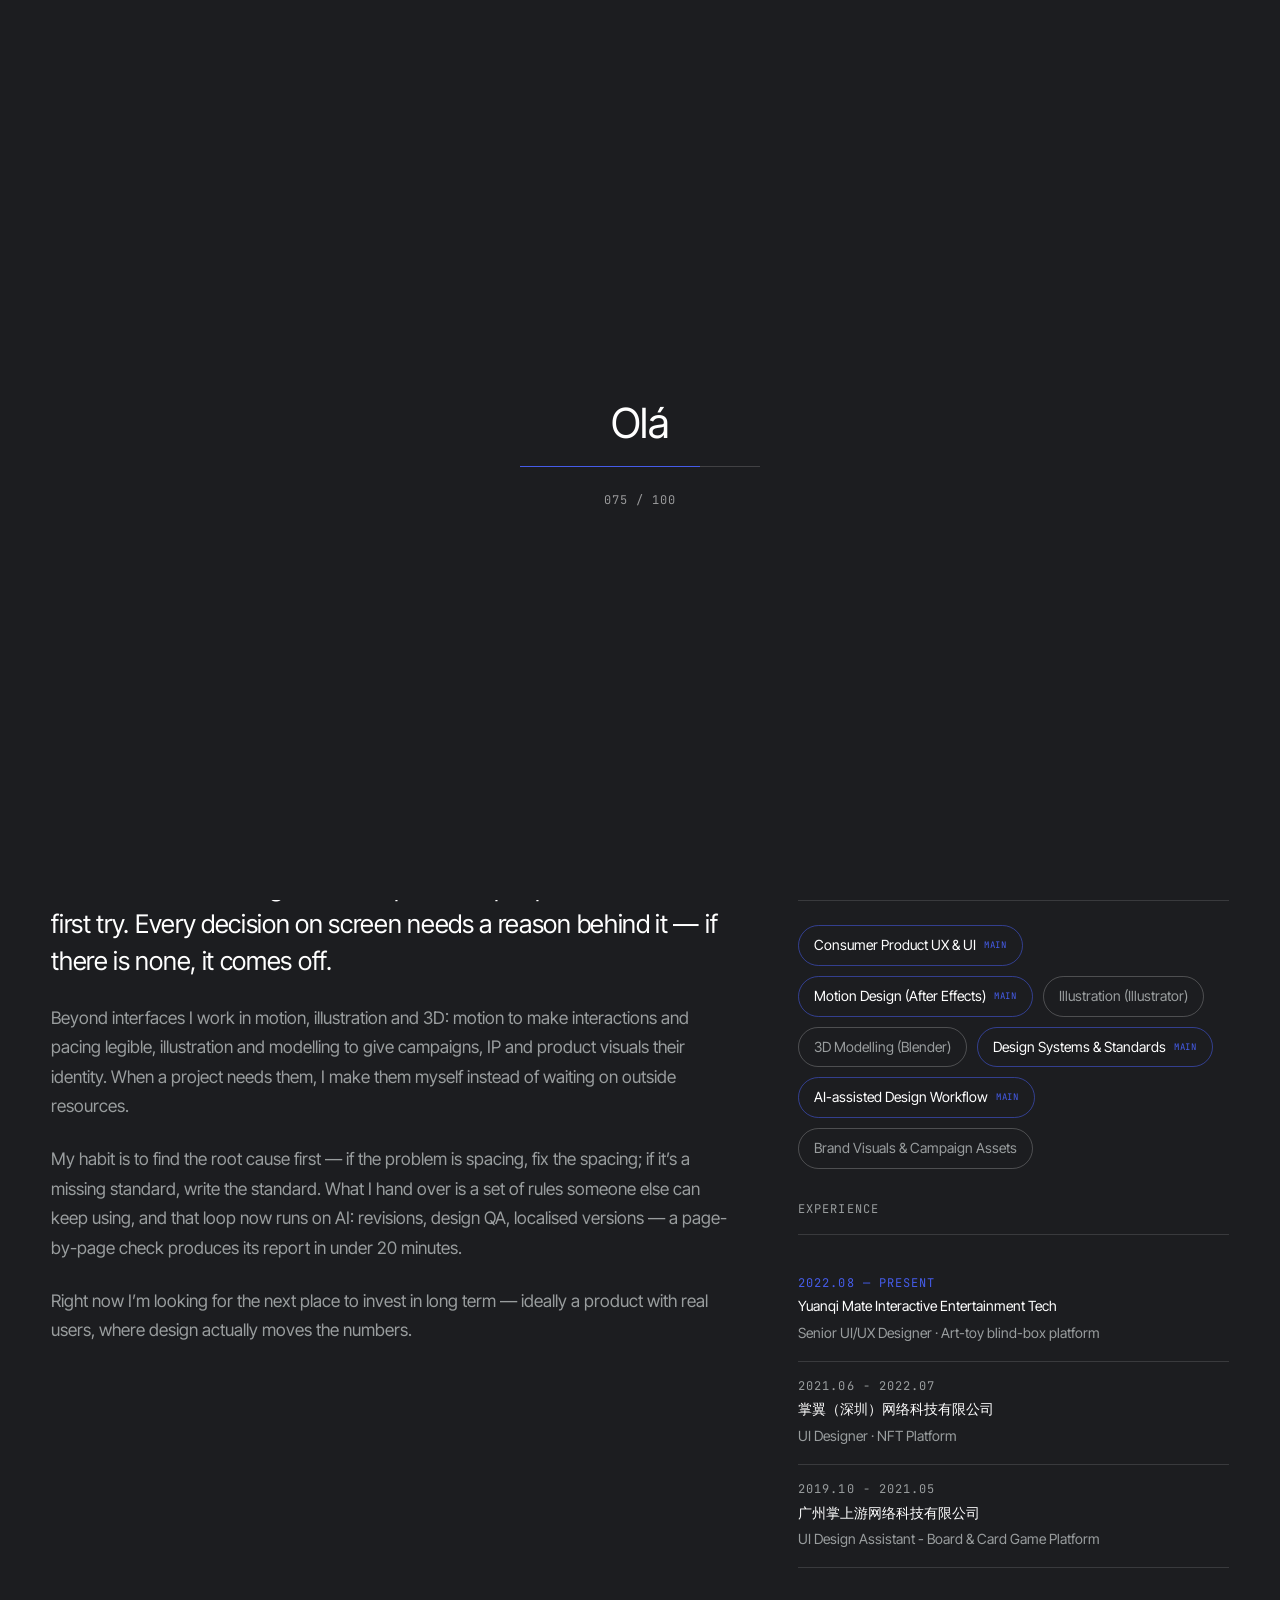
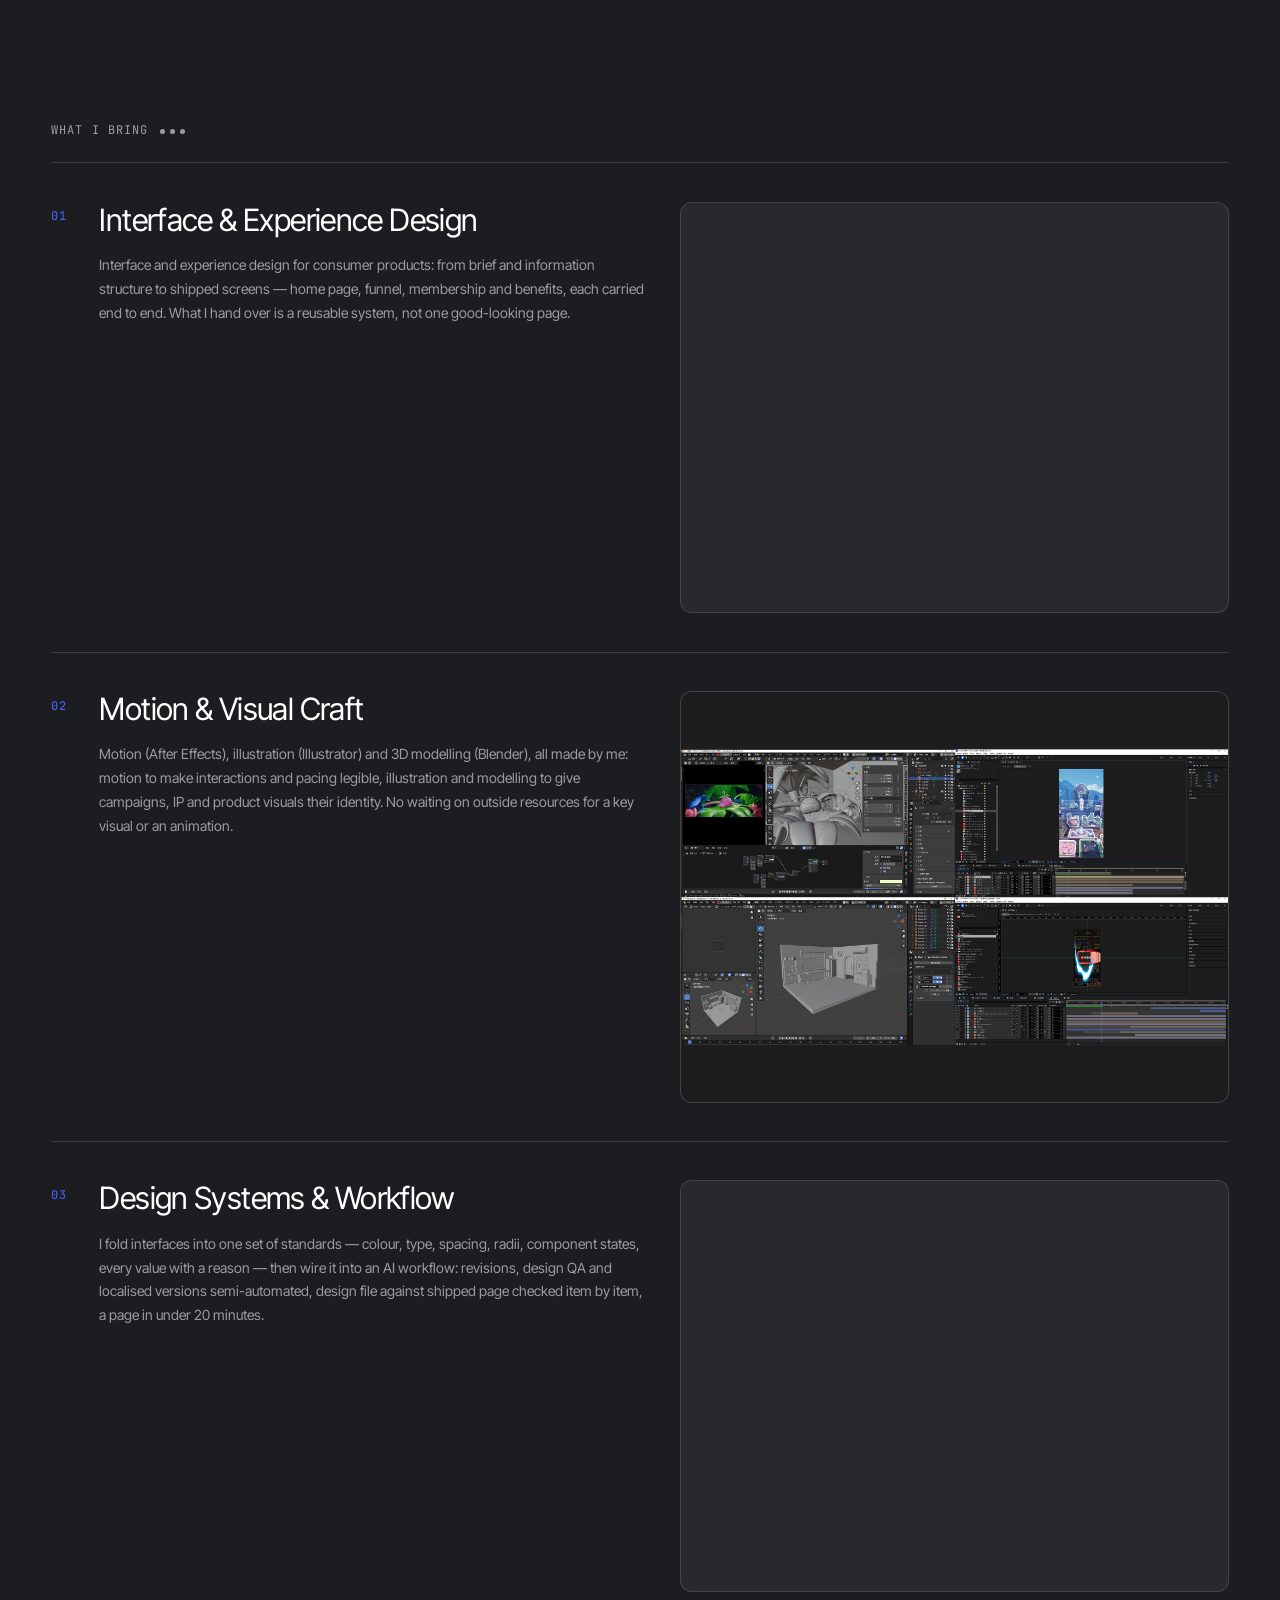
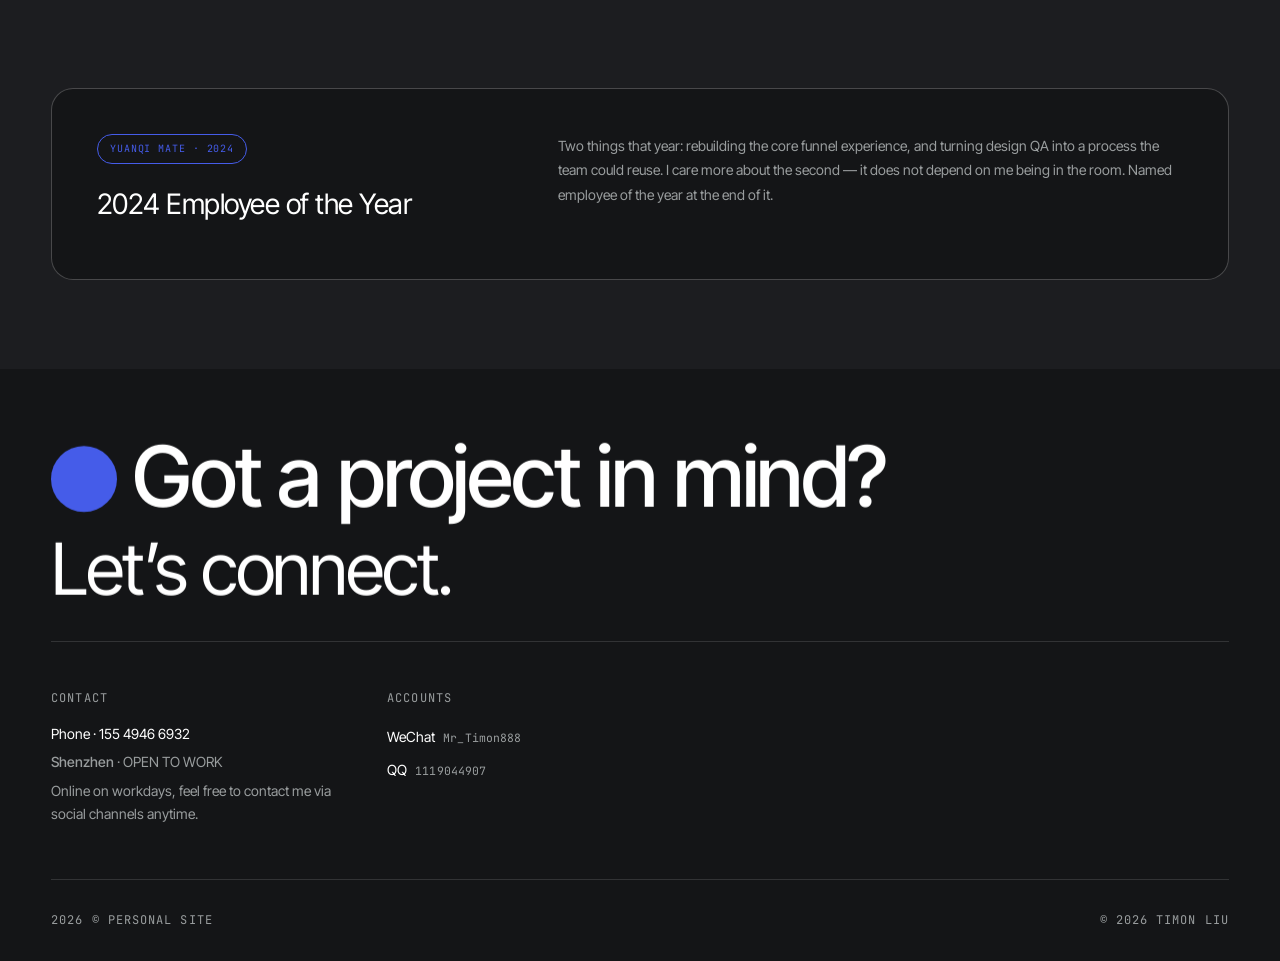
==== about.html @ 92a555c4 "portfolio-site static build for GitHub Pages" ====
<!DOCTYPE html>
<html lang="en" class="no-js is-loading" data-cp-lang="en" data-opt-loader="on" data-opt-cursor="on" data-opt-smooth="on" data-opt-transition="on" data-opt-motion="on" data-page="about.html">
<head>
<meta charset="UTF-8">
<meta name="viewport" content="width=device-width, initial-scale=1, viewport-fit=cover">
<title>关于 · Timon Liu — UI/UX Designer</title>
<meta name="description" content="Timon Liu is a senior UI/UX designer based in Shenzhen with 5+ years of consumer product design experience, embedding AI deeply into the design delivery workflow.">
<meta name="keywords" content="UI design,UX design,portfolio,product designer,Shenzhen,blind-box e-commerce,design system">
<meta name="author" content="Timon Liu">
<meta name="theme-color" content="#1C1D20">
<link rel="canonical" href="https://timon-designer.github.io/portfolio-site/about.html">

<!-- 分享卡片 -->
<meta property="og:type" content="website">
<meta property="og:title" content="关于 · Timon Liu — UI/UX Designer">
<meta property="og:description" content="Timon Liu is a senior UI/UX designer based in Shenzhen with 5+ years of consumer product design experience, embedding AI deeply into the design delivery workflow.">
<meta property="og:image" content="https://timon-designer.github.io/portfolio-site/">
<meta name="twitter:card" content="summary_large_image">
<meta name="twitter:title" content="关于 · Timon Liu — UI/UX Designer">
<meta name="twitter:description" content="Timon Liu is a senior UI/UX designer based in Shenzhen with 5+ years of consumer product design experience, embedding AI deeply into the design delivery workflow.">

<link rel="icon" href="data:image/svg+xml,%3Csvg xmlns='http://www.w3.org/2000/svg' viewBox='0 0 32 32'%3E%3Crect width='32' height='32' rx='8' fill='%231C1D20'/%3E%3Ctext x='16' y='23' font-family='Helvetica,Arial,sans-serif' font-size='19' font-weight='600' fill='%23455CE9' text-anchor='middle'%3ET%3C/text%3E%3C/svg%3E">
<link rel="apple-touch-icon" href="data:image/svg+xml,%3Csvg xmlns='http://www.w3.org/2000/svg' viewBox='0 0 32 32'%3E%3Crect width='32' height='32' rx='8' fill='%231C1D20'/%3E%3Ctext x='16' y='23' font-family='Helvetica,Arial,sans-serif' font-size='19' font-weight='600' fill='%23455CE9' text-anchor='middle'%3ET%3C/text%3E%3C/svg%3E">

<script>(function(){var d=document.documentElement;d.classList.remove('no-js');try{if(sessionStorage.getItem('__wipe')==='1'){d.classList.add('is-wiping');sessionStorage.removeItem('__wipe');}if(sessionStorage.getItem('__seen')==='1'){d.classList.add('is-seen');}if(localStorage.getItem('__lang')==='zh'){d.setAttribute('data-cp-lang','zh');d.setAttribute('lang','zh-CN');}}catch(e){}setTimeout(function(){if(window.__booted)return;d.classList.add('no-js');d.classList.remove('is-loading');},8000);})();</script>
<!-- 字体预加载：本地自托管，无外部依赖 -->
<link rel="preload" href="assets/fonts/inter-tight-var.woff2" as="font" type="font/woff2" crossorigin>
<link rel="preload" href="assets/fonts/mono-var.woff2" as="font" type="font/woff2" crossorigin>

<!-- 样式：按 令牌 → 基础 → 布局 → 组件 → 页面 的顺序，后面可以覆盖前面 -->
<link rel="stylesheet" href="assets/css/tokens.css">
<link rel="stylesheet" href="assets/css/base.css">
<link rel="stylesheet" href="assets/css/layout.css">
<link rel="stylesheet" href="assets/css/components.css">
<link rel="stylesheet" href="assets/css/pages.css">
<style>:root{--t-heroRoleLead-s:1;--t-heroRoleLead-w:500;--t-aboutTitleAlt-s:1;--t-aboutTitleAlt-w:400;--t-cSvcTitle-s:1;--t-cSvcTitle-w:400;--t-cSvcBody-s:1;--t-cSvcBody-w:400;--t-cSkill-s:1;--t-cSkill-w:400;--t-cStory-s:1;--t-cStory-w:400;--t-cHlBody-s:1;--t-cHlBody-w:400;--t-cTlItem-s:1;--t-cTlItem-w:400;--t-cListName-s:1;--t-cListName-w:500;--t-cListMeta-s:1;--t-cListMeta-w:400;--t-cPHead-s:1;--t-cPHead-w:400;--t-cProjectTitle-s:1;--t-cProjectTitle-w:500;--t-cProjectTitleSub-s:0.55;--t-cProjectTitleSub-w:400;--t-cProjectIntro-s:1;--t-cProjectIntro-w:400;--t-cProjectMeta-s:1;--t-cProjectMeta-w:400;--t-cPBodyH-s:1;--t-cPBodyH-w:400;--t-cPBody-s:1;--t-cPBody-w:400;--t-cFigCaption-s:1;--t-cFigCaption-w:400;--t-cStatNum-s:1;--t-cStatNum-w:400}</style>

</head>
<body class="">

<a class="skip" href="#main"><span class="cp" data-cp="skip" data-mode="auto" style="--zs:1;--zw:400;--es:1;--ew:400"><span class="cp-zh">跳到主要内容</span><span class="cp-en">Skip to content</span></span></a>

<div class="loader" id="loader" aria-hidden="true">
  <div class="loader-panel loader-panel--top"></div>
  <div class="loader-panel loader-panel--bot"></div>
  <div class="loader-core">
    <div class="loader-words"><span class="loader-word" data-word="0">Hello</span><span class="loader-word" data-word="1">Bonjour</span><span class="loader-word" data-word="2">こんにちは</span><span class="loader-word" data-word="3">Ciao</span><span class="loader-word" data-word="4">Hola</span><span class="loader-word" data-word="5">Olá</span><span class="loader-word" data-word="6">안녕하세요</span><span class="loader-word" data-word="7">你好</span></div>
    <span class="loader-bar" aria-hidden="true">
      <span data-loader-bar style="transform:scaleX(0)"></span>
    </span>
    <span class="loader-num"><span data-loader-num>000</span> <em>/ 100</em></span>
  </div>
</div>
<div class="cursor" id="cursor" aria-hidden="true">
  <span class="cur-dot"></span>
  <span class="cur-ring"><span class="cur-label">View</span></span>
</div>
<div class="page-wipe" id="pageWipe" aria-hidden="true">
  <svg class="wipe-svg" viewBox="0 0 100 100" preserveAspectRatio="none" focusable="false" aria-hidden="true"><path class="wipe-path" d="M 0 0 H 100 C 100 33 100 67 100 100 H 0 Z"></path></svg>
  <span class="wipe-label" aria-hidden="true"><span class="wipe-page" data-wipe-page="navHome"><span class="cp" data-mode="auto"><span class="cp" data-cp="navHome" data-mode="en" style="--zs:1;--zw:400;--es:1;--ew:400"><span class="cp-zh">首页</span><span class="cp-en">Home</span></span></span></span><span class="wipe-page" data-wipe-page="navWork"><span class="cp" data-mode="auto"><span class="cp" data-cp="navWork" data-mode="en" style="--zs:1;--zw:400;--es:1;--ew:400"><span class="cp-zh">作品</span><span class="cp-en">Work</span></span></span></span><span class="wipe-page" data-wipe-page="navAbout"><span class="cp" data-mode="auto"><span class="cp" data-cp="navAbout" data-mode="en" style="--zs:1;--zw:400;--es:1;--ew:400"><span class="cp-zh">关于</span><span class="cp-en">About</span></span></span></span></span>
</div>
<div class="hover-preview" id="hoverPreview" aria-hidden="true"></div>

<header class="site-head" id="siteHead">
  <div class="head-inner">
    <a class="head-logo magnetic" href="index.html" data-strength="10">
      <span class="mark">©</span>
      <span class="who"><span class="cp" data-cp="whoZh" data-mode="auto" style="--zs:1;--zw:400;--es:1;--ew:400"><span class="cp-zh">刘涛</span><span class="cp-en">Timon</span></span> <em><span class="cp" data-cp="whoEn" data-mode="auto" style="--zs:1;--zw:400;--es:1;--ew:400"><span class="cp-zh">Timon</span><span class="cp-en">Liu</span></span></em></span>
    </a>
    <nav class="head-right" aria-label="Main navigation">
      <a class="nav-btn magnetic" href="index.html" data-strength="9"><span class="cp" data-cp="navHome" data-mode="en" style="--zs:1;--zw:400;--es:1;--ew:400"><span class="cp-zh">首页</span><span class="cp-en">Home</span></span></a>
      <a class="nav-btn magnetic" href="work.html" data-strength="9"><span class="cp" data-cp="navWork" data-mode="en" style="--zs:1;--zw:400;--es:1;--ew:400"><span class="cp-zh">作品</span><span class="cp-en">Work</span></span></a>
      <a class="nav-btn magnetic is-active" href="about.html" data-strength="9" aria-current="page"><span class="cp" data-cp="navAbout" data-mode="en" style="--zs:1;--zw:400;--es:1;--ew:400"><span class="cp-zh">关于</span><span class="cp-en">About</span></span></a>
      <button class="lang-btn magnetic" type="button" data-lang-toggle data-strength="8"
        aria-label="Switch language" title="Switch language">
        <span class="lb-zh lb-on">中</span><i>/</i><span class="lb-en">EN</span>
      </button>
      <button class="burger magnetic" type="button" data-menu-open data-strength="10" aria-expanded="false" aria-controls="menu">
        <span class="burger-bars" aria-hidden="true"><i></i><i></i></span>
        <span class="cp" data-cp="menuLabel" data-mode="auto" style="--zs:1;--zw:400;--es:1;--ew:400"><span class="cp-zh">菜单</span><span class="cp-en">Menu</span></span>
      </button>
    </nav>
  </div>
</header>
<div class="menu" id="menu" aria-hidden="true" hidden role="dialog" aria-modal="true" aria-label="Site menu">
  <div class="menu-veil" data-menu-close></div>
  <div class="menu-panel">
    <button class="menu-close" type="button" data-menu-close aria-label="Close menu" title="Close menu">
      <svg width="12" height="12" viewBox="0 0 12 12" fill="none" stroke="currentColor" stroke-width="1.5" aria-hidden="true"><path d="M1 1 L11 11 M11 1 L1 11"/></svg><span class="sr-only"><span class="cp" data-cp="menuClose" data-mode="auto" style="--zs:1;--zw:400;--es:1;--ew:400"><span class="cp-zh">关闭</span><span class="cp-en">Close</span></span></span>
    </button>
    <div class="menu-body">
      <h5 class="mono menu-title"><span class="cp" data-cp="menuNav" data-mode="auto" style="--zs:1;--zw:400;--es:1;--ew:400"><span class="cp-zh">导航</span><span class="cp-en">Navigation</span></span></h5>
      <div class="menu-scroll">
        <div class="menu-sec">
          <ul class="menu-list">
              <li><a class="magnetic" data-strength="14" href="index.html"><span class="cp" data-cp="navHome" data-mode="en" style="--zs:1;--zw:400;--es:1;--ew:400"><span class="cp-zh">首页</span><span class="cp-en">Home</span></span></a></li>
            <li><a class="magnetic" data-strength="14" href="work.html"><span class="cp" data-cp="navWork" data-mode="en" style="--zs:1;--zw:400;--es:1;--ew:400"><span class="cp-zh">作品</span><span class="cp-en">Work</span></span></a></li>
            <li><a class="magnetic is-active" data-strength="14" href="about.html"><span class="cp" data-cp="navAbout" data-mode="en" style="--zs:1;--zw:400;--es:1;--ew:400"><span class="cp-zh">关于</span><span class="cp-en">About</span></span></a></li>
          </ul>
        </div>
      </div>
      
      <div class="menu-sec menu-bottom">
        <h5 class="mono"><span class="cp" data-cp="menuContact" data-mode="auto" style="--zs:1;--zw:400;--es:1;--ew:400"><span class="cp-zh">联系方式</span><span class="cp-en">Contact</span></span></h5>
        <ul class="ct-list"><li>
          <button type="button" class="ct-btn" data-copy="Mr_Timon888" data-copy-name="WeChat"
            aria-label="WeChat Mr_Timon888 — click to copy">
            <span class="ct-k"><span class="cp" data-cp="ct-0" data-mode="auto" style="--zs:1;--zw:400;--es:1;--ew:400"><span class="cp-zh">微信</span><span class="cp-en">WeChat</span></span></span>
            <span class="ct-swap">
              <span class="ct-v">Mr_Timon888</span>
              <span class="ct-hint">
                <span class="ct-hint-off"><span class="cp" data-cp="copyHint" data-mode="auto" style="--zs:1;--zw:400;--es:1;--ew:400"><span class="cp-zh">点击复制</span><span class="cp-en">Click to copy</span></span></span>
                <span class="ct-hint-on"><span class="cp" data-cp="copyDone" data-mode="auto" style="--zs:1;--zw:400;--es:1;--ew:400"><span class="cp-zh">已复制</span><span class="cp-en">Copied</span></span></span>
              </span>
            </span>
          </button>
        </li><li>
          <button type="button" class="ct-btn" data-copy="1119044907" data-copy-name="QQ"
            aria-label="QQ 1119044907 — click to copy">
            <span class="ct-k"><span class="cp" data-cp="ct-1" data-mode="auto" style="--zs:1;--zw:400;--es:1;--ew:400"><span class="cp-zh">QQ</span><span class="cp-en">QQ</span></span></span>
            <span class="ct-swap">
              <span class="ct-v">1119044907</span>
              <span class="ct-hint">
                <span class="ct-hint-off"><span class="cp" data-cp="copyHint" data-mode="auto" style="--zs:1;--zw:400;--es:1;--ew:400"><span class="cp-zh">点击复制</span><span class="cp-en">Click to copy</span></span></span>
                <span class="ct-hint-on"><span class="cp" data-cp="copyDone" data-mode="auto" style="--zs:1;--zw:400;--es:1;--ew:400"><span class="cp-zh">已复制</span><span class="cp-en">Copied</span></span></span>
              </span>
            </span>
          </button>
        </li>
        </ul><span class="sr-only" data-copy-fail><span class="cp" data-cp="copyFail" data-mode="auto" style="--zs:1;--zw:400;--es:1;--ew:400"><span class="cp-zh">复制失败，请长按选中</span><span class="cp-en">Copy failed — select manually</span></span></span>
      </div>
    </div>
  </div>
</div>

<main id="main">
<header class="page-head container">
      <h1 class="cp cp-lines display" data-cp="inline" data-mode="auto" style="--zs:1;--zw:500;--es:1;--ew:500" data-reveal-lines><span class="cp-w cp-w-zh"><span class="line"><span class="line-in">做界面，</span></span><span class="line"><span class="line-in">也做动效、插画和 3D。</span></span></span><span class="cp-w cp-w-en"><span class="line"><span class="line-in">Interfaces —</span></span><span class="line"><span class="line-in">and motion, illustration, 3D.</span></span></span></h1>
      <p class="lead reveal"><span class="cp" data-cp="aboutLead" data-mode="auto" style="--zs:1;--zw:400;--es:1;--ew:400"><span class="cp-zh">我是刘涛（Timon），在深圳做 UI/UX 五年多。主线是 C 端产品的界面与体验设计，也做动效、插画和 3D，从视觉概念到动效交付都一个人走得完。</span><span class="cp-en">I’m Timon Liu, five-plus years in UI/UX in Shenzhen. My main line is interface and experience design for consumer products, plus motion, illustration and 3D — from visual concept to motion handoff, one person end to end.</span></span></p>
    </header>

    <section class="section section--flush">
      <div class="container">
        <div class="sec-head">
          <h2 class="cp cp-lines display-sm" data-cp="aboutExploring" data-mode="auto" style="--zs:1;--zw:500;--es:1;--ew:500" data-reveal-lines><span class="cp-w cp-w-zh"><span class="line"><span class="line-in">一直在探索</span></span></span><span class="cp-w cp-w-en"><span class="line"><span class="line-in">Always exploring</span></span></span></h2>
          <p class="sec-desc reveal"><span class="cp" data-cp="aboutExploringSub" data-mode="auto" style="--zs:1;--zw:400;--es:1;--ew:400"><span class="cp-zh">新工具、新交互、新流程 —— 能提效的就值得试一遍，试完能留下的就沉淀成流程。</span><span class="cp-en">New tools, new interactions, new workflows — if it saves time it is worth a try; if it holds up, it becomes a process.</span></span><span class="dots" aria-hidden="true"><i></i><i></i><i></i></span></p>
        </div>
      </div>
    </section>

    <section class="section section--tight">
      <div class="container">
        <div class="about-grid">
          <div class="about-story">
            <p class="reveal"><span class="cp" data-cp="cStory" data-mode="auto" style="--zs:1;--zw:400;--es:1;--ew:400"><span class="cp-zh">我最在意一件事：用户第一次用就会用。界面上每个决定背后都要有理由，讲不出理由的我就拿掉。</span><span class="cp-en">I care about one thing above all: products people can use on the first try. Every decision on screen needs a reason behind it — if there is none, it comes off.</span></span></p>
          <p class="reveal"><span class="cp" data-cp="cStory" data-mode="auto" style="--zs:1;--zw:400;--es:1;--ew:400"><span class="cp-zh">界面之外我还做动效、插画和 3D（AE / Illustrator / Blender）：动效负责把交互和节奏讲清楚，插画与建模负责让活动、IP 和产品视觉立得住。需要的时候这些我自己出，不用等外部资源排期。</span><span class="cp-en">Beyond interfaces I work in motion, illustration and 3D: motion to make interactions and pacing legible, illustration and modelling to give campaigns, IP and product visuals their identity. When a project needs them, I make them myself instead of waiting on outside resources.</span></span></p>
          <p class="reveal"><span class="cp" data-cp="cStory" data-mode="auto" style="--zs:1;--zw:400;--es:1;--ew:400"><span class="cp-zh">我做设计习惯先把问题挖到根因 —— 问题出在间距就改间距，出在缺规范就先补规范；交付的东西里，稿子只是顺手的部分，真正有用的是那套别人能接着用的规则。这套规则现在交给 AI 跑：改稿、走查、多语言版本，一个页面的逐项核对 20 分钟内出报告。</span><span class="cp-en">My habit is to find the root cause first — if the problem is spacing, fix the spacing; if it’s a missing standard, write the standard. What I hand over is a set of rules someone else can keep using, and that loop now runs on AI: revisions, design QA, localised versions — a page-by-page check produces its report in under 20 minutes.</span></span></p>
          <p class="reveal"><span class="cp" data-cp="cStory" data-mode="auto" style="--zs:1;--zw:400;--es:1;--ew:400"><span class="cp-zh">现在我在找下一段能长期投入的机会：最好是有真实用户量、设计能真正影响结果的产品。</span><span class="cp-en">Right now I’m looking for the next place to invest in long term — ideally a product with real users, where design actually moves the numbers.</span></span></p>
          </div>

          <aside class="about-side">
            <div>
              <h3 class="mono side-title"><span class="cp" data-cp="aboutSkillsTitle" data-mode="auto" style="--zs:1;--zw:400;--es:1;--ew:400"><span class="cp-zh">能力</span><span class="cp-en">Capabilities</span></span></h3>
              <div class="tag-list">
          <span class="tag tag--main"><span class="cp" data-cp="cSkill" data-mode="auto" style="--zs:1;--zw:400;--es:1;--ew:400"><span class="cp-zh">C 端产品界面与体验</span><span class="cp-en">Consumer Product UX &amp; UI</span></span><em><span class="cp" data-cp="skillMain" data-mode="auto" style="--zs:1;--zw:400;--es:1;--ew:400"><span class="cp-zh">主</span><span class="cp-en">Main</span></span></em></span>
          <span class="tag tag--main"><span class="cp" data-cp="cSkill" data-mode="auto" style="--zs:1;--zw:400;--es:1;--ew:400"><span class="cp-zh">动效设计（AE）</span><span class="cp-en">Motion Design (After Effects)</span></span><em><span class="cp" data-cp="skillMain" data-mode="auto" style="--zs:1;--zw:400;--es:1;--ew:400"><span class="cp-zh">主</span><span class="cp-en">Main</span></span></em></span>
          <span class="tag"><span class="cp" data-cp="cSkill" data-mode="auto" style="--zs:1;--zw:400;--es:1;--ew:400"><span class="cp-zh">插画（Illustrator）</span><span class="cp-en">Illustration (Illustrator)</span></span></span>
          <span class="tag"><span class="cp" data-cp="cSkill" data-mode="auto" style="--zs:1;--zw:400;--es:1;--ew:400"><span class="cp-zh">3D 建模（Blender）</span><span class="cp-en">3D Modelling (Blender)</span></span></span>
          <span class="tag tag--main"><span class="cp" data-cp="cSkill" data-mode="auto" style="--zs:1;--zw:400;--es:1;--ew:400"><span class="cp-zh">设计规范与设计系统</span><span class="cp-en">Design Systems &amp; Standards</span></span><em><span class="cp" data-cp="skillMain" data-mode="auto" style="--zs:1;--zw:400;--es:1;--ew:400"><span class="cp-zh">主</span><span class="cp-en">Main</span></span></em></span>
          <span class="tag tag--main"><span class="cp" data-cp="cSkill" data-mode="auto" style="--zs:1;--zw:400;--es:1;--ew:400"><span class="cp-zh">AI 辅助设计流程</span><span class="cp-en">AI-assisted Design Workflow</span></span><em><span class="cp" data-cp="skillMain" data-mode="auto" style="--zs:1;--zw:400;--es:1;--ew:400"><span class="cp-zh">主</span><span class="cp-en">Main</span></span></em></span>
          <span class="tag"><span class="cp" data-cp="cSkill" data-mode="auto" style="--zs:1;--zw:400;--es:1;--ew:400"><span class="cp-zh">品牌视觉与大促物料</span><span class="cp-en">Brand Visuals &amp; Campaign Assets</span></span></span>
              </div>
            </div>
            <div>
              <h3 class="mono side-title"><span class="cp" data-cp="aboutTimelineTitle" data-mode="auto" style="--zs:1;--zw:400;--es:1;--ew:400"><span class="cp-zh">经历</span><span class="cp-en">Experience</span></span></h3>
              <ol class="timeline">
          <li class="tl-item is-current">
            <span class="tl-time mono"><span class="cp" data-cp="cTlItem" data-mode="auto" style="--zs:1;--zw:400;--es:1;--ew:400"><span class="cp-zh">2022.08 — 至今</span><span class="cp-en">2022.08 — Present</span></span></span>
            <span class="tl-org"><span class="cp" data-cp="cTlItem" data-mode="auto" style="--zs:1;--zw:400;--es:1;--ew:400"><span class="cp-zh">深圳元气玛特互娱科技</span><span class="cp-en">Yuanqi Mate Interactive Entertainment Tech</span></span></span>
            <span class="tl-role"><span class="cp" data-cp="cTlItem" data-mode="auto" style="--zs:1;--zw:400;--es:1;--ew:400"><span class="cp-zh">资深 UI/UX 设计师 · 潮玩盲盒平台</span><span class="cp-en">Senior UI/UX Designer · Art-toy blind-box platform</span></span></span>
          </li>
          <li class="tl-item">
            <span class="tl-time mono"><span class="cp" data-cp="cTlItem" data-mode="auto" style="--zs:1;--zw:400;--es:1;--ew:400"><span class="cp-zh">2021.06 - 2022.07</span><span class="cp-en">2021.06 - 2022.07</span></span></span>
            <span class="tl-org"><span class="cp" data-cp="cTlItem" data-mode="zh" style="--zs:1;--zw:400;--es:1;--ew:400"><span class="cp-zh">掌翼（深圳）网络科技有限公司</span></span></span>
            <span class="tl-role"><span class="cp" data-cp="cTlItem" data-mode="auto" style="--zs:1;--zw:400;--es:1;--ew:400"><span class="cp-zh">UI 设计师 · NFT 平台</span><span class="cp-en">UI Designer · NFT Platform</span></span></span>
          </li>
          <li class="tl-item">
            <span class="tl-time mono"><span class="cp" data-cp="cTlItem" data-mode="auto" style="--zs:1;--zw:400;--es:1;--ew:400"><span class="cp-zh">2019.10 - 2021.05</span><span class="cp-en">2019.10 - 2021.05</span></span></span>
            <span class="tl-org"><span class="cp" data-cp="cTlItem" data-mode="zh" style="--zs:1;--zw:400;--es:1;--ew:400"><span class="cp-zh">广州掌上游网络科技有限公司</span></span></span>
            <span class="tl-role"><span class="cp" data-cp="cTlItem" data-mode="auto" style="--zs:1;--zw:400;--es:1;--ew:400"><span class="cp-zh">UI 设计助理 - 棋牌游戏平台</span><span class="cp-en">UI Design Assistant - Board &amp; Card Game Platform</span></span></span>
          </li>
              </ol>
            </div>
          </aside>
        </div>
      </div>
    </section>

    <section class="section">
      <div class="container">
        <p class="svc-lead mono reveal"><span class="cp" data-cp="aboutServicesLead" data-mode="auto" style="--zs:1;--zw:400;--es:1;--ew:400"><span class="cp-zh">我能带来什么</span><span class="cp-en">What I bring</span></span><span class="dots" aria-hidden="true"><i></i><i></i><i></i></span></p>
        <ul class="svc-list">
        <li class="svc-item reveal">
          <span class="svc-num mono">01</span>
          <div>
            <h3 class="svc-title"><span class="cp" data-cp="cSvcTitle" data-mode="auto" style="--zs:1;--zw:400;--es:1;--ew:400"><span class="cp-zh">界面与体验设计</span><span class="cp-en">Interface &amp; Experience Design</span></span></h3>
            <p class="svc-body"><span class="cp" data-cp="cSvcBody" data-mode="auto" style="--zs:1;--zw:400;--es:1;--ew:400"><span class="cp-zh">C 端产品的界面与体验设计：从需求拆解、信息结构到上线稿，首页、交易链路、会员与权益体系都独立跟过。交付的是能复用的系统，不是单张好看的页面。</span><span class="cp-en">Interface and experience design for consumer products: from brief and information structure to shipped screens — home page, funnel, membership and benefits, each carried end to end. What I hand over is a reusable system, not one good-looking page.</span></span></p>
          </div>
          <div class="svc-media mask"><img src="assets/img/12.jpg" alt="服务 01 · 界面与体验设计" loading="lazy" decoding="async"></div>
        </li>
        <li class="svc-item reveal">
          <span class="svc-num mono">02</span>
          <div>
            <h3 class="svc-title"><span class="cp" data-cp="cSvcTitle" data-mode="auto" style="--zs:1;--zw:400;--es:1;--ew:400"><span class="cp-zh">动效与视觉表达</span><span class="cp-en">Motion &amp; Visual Craft</span></span></h3>
            <p class="svc-body"><span class="cp" data-cp="cSvcBody" data-mode="auto" style="--zs:1;--zw:400;--es:1;--ew:400"><span class="cp-zh">动效（AE）、插画（Illustrator）、3D 建模（Blender）都能自己出：动效把交互和节奏讲清楚，插画与建模让活动、IP 和产品视觉立得住。不用为一张 KV 或一个动效等排期。</span><span class="cp-en">Motion (After Effects), illustration (Illustrator) and 3D modelling (Blender), all made by me: motion to make interactions and pacing legible, illustration and modelling to give campaigns, IP and product visuals their identity. No waiting on outside resources for a key visual or an animation.</span></span></p>
          </div>
          <div class="svc-media mask"><img src="assets/img/1234(1).png" alt="服务 02 · 动效与视觉表达" loading="lazy" decoding="async"></div>
        </li>
        <li class="svc-item reveal">
          <span class="svc-num mono">03</span>
          <div>
            <h3 class="svc-title"><span class="cp" data-cp="cSvcTitle" data-mode="auto" style="--zs:1;--zw:400;--es:1;--ew:400"><span class="cp-zh">设计规范与流程</span><span class="cp-en">Design Systems &amp; Workflow</span></span></h3>
            <p class="svc-body"><span class="cp" data-cp="cSvcBody" data-mode="auto" style="--zs:1;--zw:400;--es:1;--ew:400"><span class="cp-zh">把界面收敛成一套规范 —— 颜色、字号、间距、圆角、组件状态都有来源；再把它接进 AI 流程：改稿、走查、多语言版本半自动化，设计稿到线上页逐项核对，一个页面 20 分钟内出报告。</span><span class="cp-en">I fold interfaces into one set of standards — colour, type, spacing, radii, component states, every value with a reason — then wire it into an AI workflow: revisions, design QA and localised versions semi-automated, design file against shipped page checked item by item, a page in under 20 minutes.</span></span></p>
          </div>
          <div class="svc-media mask"><img src="assets/img/24.png" alt="服务 03 · 设计规范与流程" loading="lazy" decoding="async"></div>
        </li>
        </ul>
        <aside class="hl-block reveal">
      <div class="hl-left">
        <span class="badge badge--accent"><span class="cp" data-cp="cSkill" data-mode="auto" style="--zs:1;--zw:400;--es:1;--ew:400"><span class="cp-zh">元气玛特 · 2024</span><span class="cp-en">Yuanqi Mate · 2024</span></span></span>
        <h3><span class="cp" data-cp="cSvcTitle" data-mode="auto" style="--zs:1;--zw:400;--es:1;--ew:400"><span class="cp-zh">2024 年度优秀员工</span><span class="cp-en">2024 Employee of the Year</span></span></h3>
      </div>
      <div>
        <p class="hl-body"><span class="cp" data-cp="cHlBody" data-mode="auto" style="--zs:1;--zw:400;--es:1;--ew:400"><span class="cp-zh">这一年两件事：把核心交易链路的体验重做了一遍，以及把设计走查做成了一套团队能复用的流程。后者我更看重 —— 它不依赖我本人在场。年底被评为年度优秀员工。</span><span class="cp-en">Two things that year: rebuilding the core funnel experience, and turning design QA into a process the team could reuse. I care more about the second — it does not depend on me being in the room. Named employee of the year at the end of it.</span></span></p>
        
      </div>
    </aside>
      </div>
    </section>
</main>

<footer class="site-foot">
  <div class="container container--medium">
    <div class="foot-cta-wrap">
      <h2 class="foot-cta" data-reveal-lines><span class="line"><span class="line-in"><span class="inline-pic" aria-hidden="true"></span><span class="cp" data-cp="footCta1" data-mode="auto" style="--zs:1;--zw:500;--es:1;--ew:500"><span class="cp-zh">有合适的机会？</span><span class="cp-en">Got a project in mind?</span></span></span></span><span class="line"><span class="line-in"><span class="cp" data-cp="footCta2" data-mode="en" style="--zs:0.85;--zw:400;--es:0.85;--ew:400"><span class="cp-zh">欢迎直接与我沟通～</span><span class="cp-en">Let’s connect.</span></span></span></span></h2>
      <span class="stripe"></span>
    </div>

    <div class="foot-meta">
      <div class="foot-col">
        <h5 class="mono"><span class="cp" data-cp="footColContact" data-mode="auto" style="--zs:1;--zw:400;--es:1;--ew:400"><span class="cp-zh">联系方式</span><span class="cp-en">Contact</span></span></h5>
        <p class="is-strong">Phone · 155 4946 6932</p>
        <p><span class="cp" data-cp="city" data-mode="auto" style="--zs:1;--zw:500;--es:1;--ew:500"><span class="cp-zh">深圳</span><span class="cp-en">Shenzhen</span></span> · <span class="cp" data-cp="availability" data-mode="en" style="--zs:1;--zw:400;--es:1;--ew:400"><span class="cp-zh">开放机会</span><span class="cp-en">OPEN TO WORK</span></span></p>
        <p class="dim"><span class="cp" data-cp="footReply" data-mode="auto" style="--zs:1;--zw:400;--es:1;--ew:400"><span class="cp-zh">工作日在线，随时通过社交方式联系我</span><span class="cp-en">Online on workdays, feel free to contact me via social channels anytime.</span></span></p>
      </div>
      <div class="foot-col">
        <h5 class="mono"><span class="cp" data-cp="footColSocial" data-mode="auto" style="--zs:1;--zw:400;--es:1;--ew:400"><span class="cp-zh">社交账号</span><span class="cp-en">Accounts</span></span></h5>
        <ul class="ct-list ct-list--col"><li>
          <button type="button" class="ct-btn" data-copy="Mr_Timon888" data-copy-name="WeChat"
            aria-label="WeChat Mr_Timon888 — click to copy">
            <span class="ct-k"><span class="cp" data-cp="ct-0" data-mode="auto" style="--zs:1;--zw:400;--es:1;--ew:400"><span class="cp-zh">微信</span><span class="cp-en">WeChat</span></span></span>
            <span class="ct-swap">
              <span class="ct-v">Mr_Timon888</span>
              <span class="ct-hint">
                <span class="ct-hint-off"><span class="cp" data-cp="copyHint" data-mode="auto" style="--zs:1;--zw:400;--es:1;--ew:400"><span class="cp-zh">点击复制</span><span class="cp-en">Click to copy</span></span></span>
                <span class="ct-hint-on"><span class="cp" data-cp="copyDone" data-mode="auto" style="--zs:1;--zw:400;--es:1;--ew:400"><span class="cp-zh">已复制</span><span class="cp-en">Copied</span></span></span>
              </span>
            </span>
          </button>
        </li><li>
          <button type="button" class="ct-btn" data-copy="1119044907" data-copy-name="QQ"
            aria-label="QQ 1119044907 — click to copy">
            <span class="ct-k"><span class="cp" data-cp="ct-1" data-mode="auto" style="--zs:1;--zw:400;--es:1;--ew:400"><span class="cp-zh">QQ</span><span class="cp-en">QQ</span></span></span>
            <span class="ct-swap">
              <span class="ct-v">1119044907</span>
              <span class="ct-hint">
                <span class="ct-hint-off"><span class="cp" data-cp="copyHint" data-mode="auto" style="--zs:1;--zw:400;--es:1;--ew:400"><span class="cp-zh">点击复制</span><span class="cp-en">Click to copy</span></span></span>
                <span class="ct-hint-on"><span class="cp" data-cp="copyDone" data-mode="auto" style="--zs:1;--zw:400;--es:1;--ew:400"><span class="cp-zh">已复制</span><span class="cp-en">Copied</span></span></span>
              </span>
            </span>
          </button>
        </li>
        </ul><span class="sr-only" data-copy-fail><span class="cp" data-cp="copyFail" data-mode="auto" style="--zs:1;--zw:400;--es:1;--ew:400"><span class="cp-zh">复制失败，请长按选中</span><span class="cp-en">Copy failed — select manually</span></span></span>
      </div>
    </div>

    <div class="foot-bottom mono">
      <span><span class="cp" data-cp="footVersion" data-mode="auto" style="--zs:1;--zw:400;--es:1;--ew:400"><span class="cp-zh">2026 © 个人站</span><span class="cp-en">2026 © Personal site</span></span></span>
      <span></span>
      <span><span class="cp" data-cp="footCopyright" data-mode="auto" style="--zs:1;--zw:400;--es:1;--ew:400"><span class="cp-zh">© 2026 刘涛 Timon</span><span class="cp-en">© 2026 Timon Liu</span></span></span>
    </div>
  </div>
</footer>



<script src="vendor/lenis.min.js"></script>
<script src="assets/js/runtime.js"></script>

</body>
</html>
---- assets/css/tokens.css ----
/* =========================================================
   01 · 设计令牌
   ---------------------------------------------------------
   全站的「手感旋钮」都在这。改这里 = 全站一起变。
   数值取自参考站 dennissnellenberg.com 的原值。
   ========================================================= */

:root {

  /* ---------- 原始色板 ---------- */
  --dark:        #1C1D20;   /* 主背景 */
  --dark-dark:   #141517;   /* 交替区块 / 页脚 */
  --white:       #FFFFFF;
  --lightgray:   #E9EAEB;   /* 浅色区块底 */
  --gray:        #999D9E;   /* 次级文字 */
  --blue:        #455CE9;   /* 强调色，全站大约只用 8 处 */
  --blue-dark:   #334BD3;   /* 强调色 hover */

  /* ---------- 语义色（跟随主题切换） ---------- */
  --bg:          var(--dark);
  --bg-alt:      var(--dark-dark);
  --fg:          var(--white);
  --fg-muted:    var(--gray);
  --fg-dim:      rgba(255, 255, 255, 0.45);
  --border:      rgba(255, 255, 255, 0.22);
  --border-soft: rgba(255, 255, 255, 0.13);
  --accent:      var(--blue);
  --accent-fg:   var(--white);

  /* 悬浮 / 高亮行的底色 */
  --row-hover:   rgba(255, 255, 255, 0.035);
  /* 卡片 / 媒体块表面：抬到比页面底色亮一档，
     深底上「深色块叠深色块」没有边界就是没对比 */
  --surface:     rgba(255, 255, 255, 0.055);

  /* ---------- 字体 ---------- */
  /* 参考站用 Neue Montreal（商业字体，不能随项目分发）。
     这里用 Inter Tight 自托管替代，观感最接近且可商用。 */
  --font-sans: 'Site Sans', -apple-system, BlinkMacSystemFont, 'PingFang SC',
               'Hiragino Sans GB', 'Microsoft YaHei', 'Helvetica Neue', Arial, sans-serif;
  --font-mono: 'Site Mono', ui-monospace, SFMono-Regular, 'SF Mono', Menlo, Consolas, monospace;

  /* ---------- 字阶 ---------- */
  /* 超大：首页名字。参考站原值 ~17.5vw，对中文人名偏大，
     收到 12.6vw 让名字右侧留出地球挂件的位置 */
  --fs-mega:   clamp(3.2rem, 12.6vw, 13.5rem);
  /* 一级标题（区块标题） */
  --fs-h1:     clamp(2.4rem, 6.6vw, 6.4rem);
  /* 二级标题（作品详情大标题） */
  --fs-h2:     clamp(2.2rem, 5.4vw, 5.2rem);
  /* 三级标题（列表行项目名） */
  --fs-h3:     clamp(1.6rem, 3.2vw, 3.4rem);
  /* 首屏大字 */
  --fs-lead:   clamp(1.25rem, 2.5vw, 2.35rem);
  /* 正文 */
  --fs-body:   clamp(0.95rem, 1.02vw, 1.0625rem);
  --fs-small:  0.875rem;
  /* 等宽标签 */
  --fs-label:  0.75rem;

  --lh-tight:  0.94;
  --lh-title:  1.04;
  --lh-body:   1.62;
  --ls-mega:   -0.03em;   /* 大字收紧字距，越大收越紧 */
  --ls-label:  0.09em;    /* 等宽小标签放字距 */

  /* ---------- 间距 ---------- */
  --sp-1:  4px;
  --sp-2:  8px;
  --sp-3:  12px;
  --sp-4:  16px;
  --sp-5:  24px;
  --sp-6:  32px;
  --sp-7:  48px;
  --sp-8:  64px;
  --sp-9:  96px;
  --sp-10: 128px;

  /* 主标题 → 灰色副行 之间的间距（作品详情大标题、关于页大标题、404 标题）
     标题字号是流式的，副行跟它同组渲染、行高又紧（1.04），不给间距会直接贴在一起。
     所以用 em 跟着标题字号走，两端收在阶梯上：小屏 --sp-2(8px) → 桌面 --sp-4(16px)。 */
  --gap-title-sub: clamp(8px, 0.2em, 16px);

  /* 区块上下留白
     旧值 10vw 在 1440 宽下每侧 144px，相邻区块叠加出 288px 空洞；
     收到 7vw（1440 时约 101px），呼吸感保留、空洞消失 */
  --sec-y:   clamp(56px, 7vw, 120px);
  --sec-y-sm: clamp(40px, 5vw, 72px);

  /* 页面左右留白 */
  --pad-x:   clamp(18px, 4vw, 64px);
  --max-w:   1720px;
  --max-w-text: 1320px;

  /* ---------- 圆角 ---------- */
  --r-sm:  6px;
  --r-md:  12px;
  --r-lg:  22px;
  --r-pill: 999px;

  /* ---------- 动效 ---------- */
  /* 分层节奏：微交互先确认，组件动作随后完成，场景动效保留呼吸感。 */
  --e:       cubic-bezier(.2, 0, 0, 1);
  --e-in:    cubic-bezier(.3, 0, 1, 1);
  --e-out:   cubic-bezier(.16, 1, .3, 1);
  --e-soft:  cubic-bezier(.4, 0, .2, 1);
  --t-fast:  .2s;
  --t-mid:   .34s;
  --t-slow:  .68s;
  --t-scene: .56s;

  /* ---------- 层级 ---------- */
  --z-preview: 40;
  --z-head:    60;
  --z-cursor:  80;
  --z-menu:    90;
  --z-wipe:    120;
  --z-loader:  140;

  /* ---------- 内容块高度 ---------- */
  --head-h: 88px;
}

/* =========================================================
   浅色区块：给任意 section 加 class="theme-light" 即可反转
   （也支持在 <html data-theme="light"> 上全局切换）
   ========================================================= */
.theme-light,
html[data-theme='light'] {
  --bg:          var(--lightgray);
  --bg-alt:      #DDDEDF;
  --fg:          var(--dark);
  --fg-muted:    #6C7071;
  --fg-dim:      rgba(28, 29, 32, 0.5);
  --border:      rgba(28, 29, 32, 0.2);
  --border-soft: rgba(28, 29, 32, 0.1);
  --row-hover:   rgba(28, 29, 32, 0.035);
  --surface:     #DDDEDF;

  background: var(--bg);
  color: var(--fg);
}

/* 强调色的两个变体：点状 / 描边 */
.accent { color: var(--accent); }
.accent-bg { background: var(--accent); color: var(--accent-fg); }
---- assets/css/base.css ----
/* =========================================================
   02 · 基础层：字体、重置、排版、通用工具类
   ========================================================= */

/* ---------- 自托管字体 ---------- */
/* Inter Tight（SIL OFL）替代参考站的 Neue Montreal。
   font-display: swap 保证字体没加载完也能读。 */
@font-face {
  font-family: 'Site Sans';
  src: url('../fonts/inter-tight-var.woff2') format('woff2-variations'),
       url('../fonts/inter-tight-var.woff2') format('woff2');
  font-weight: 100 900;
  font-style: normal;
  font-display: swap;
  /* 只用到基本拉丁 + 常用标点，中文走系统字体回退 */
  unicode-range: U+0000-00FF, U+0131, U+0152-0153, U+02BB-02BC, U+2000-206F,
                 U+2074, U+20AC, U+2122, U+2191, U+2193, U+2212, U+2215;
}

@font-face {
  font-family: 'Site Mono';
  src: url('../fonts/mono-var.woff2') format('woff2-variations'),
       url('../fonts/mono-var.woff2') format('woff2');
  font-weight: 100 800;
  font-style: normal;
  font-display: swap;
}

/* ---------- 重置 ---------- */
*, *::before, *::after { box-sizing: border-box; }

html {
  -webkit-text-size-adjust: 100%;
  scroll-behavior: smooth;
}

/* Lenis 接管滚动时关掉原生平滑，避免打架 */
html.lenis, html.lenis body { height: auto; }
.lenis.lenis-smooth { scroll-behavior: auto !important; }
.lenis.lenis-stopped { overflow: hidden; }

body {
  margin: 0;
  background: var(--bg);
  color: var(--fg);
  font-family: var(--font-sans);
  font-size: var(--fs-body);
  line-height: var(--lh-body);
  font-weight: 400;
  overflow-x: hidden;
  -webkit-font-smoothing: antialiased;
  -moz-osx-font-smoothing: grayscale;
  transition: background-color var(--t-mid) var(--e), color var(--t-mid) var(--e);
}

body.no-scroll { overflow: hidden; }

img, svg, video, canvas { display: block; max-width: 100%; }
img { height: auto; }

a { color: inherit; text-decoration: none; }
button { font: inherit; color: inherit; background: none; border: 0; padding: 0; cursor: pointer; }
ul, ol { margin: 0; padding: 0; list-style: none; }
dl, dd, dt, figure, blockquote { margin: 0; }
h1, h2, h3, h4, h5, h6, p { margin: 0; font-weight: inherit; }
input, textarea, select { font: inherit; color: inherit; }

::selection { background: var(--accent); color: #fff; }

/* 焦点可见但不必难看 */
:focus-visible {
  outline: 2px solid var(--accent);
  outline-offset: 3px;
  border-radius: 2px;
}

/* ---------- 滚动条 ---------- */
::-webkit-scrollbar { width: 10px; height: 10px; }
::-webkit-scrollbar-track { background: var(--bg-alt); }
::-webkit-scrollbar-thumb { background: rgba(128, 128, 128, 0.35); border-radius: var(--r-pill); }
::-webkit-scrollbar-thumb:hover { background: rgba(128, 128, 128, 0.55); }

/* =========================================================
   排版
   ========================================================= */

/* 超大标题（首页名字 / 详情页项目名） */
.mega {
  font-size: var(--fs-mega);
  line-height: var(--lh-tight);
  letter-spacing: var(--ls-mega);
  font-weight: 500;
}

.display {
  font-size: var(--fs-h1);
  line-height: var(--lh-title);
  letter-spacing: -0.022em;
  font-weight: 500;
}

.display-sm {
  font-size: var(--fs-h2);
  line-height: var(--lh-title);
  letter-spacing: -0.02em;
  font-weight: 500;
}

.title-lg {
  font-size: var(--fs-h3);
  line-height: 1.12;
  letter-spacing: -0.015em;
  font-weight: 500;
}

.lead {
  font-size: var(--fs-lead);
  line-height: 1.42;
  letter-spacing: -0.012em;
  font-weight: 400;
}

/* 等宽小标签：全大写 + 放字距 */
.mono {
  font-family: var(--font-mono);
  font-size: var(--fs-label);
  letter-spacing: var(--ls-label);
  text-transform: uppercase;
  font-weight: 500;
  line-height: 1.4;
}

.muted { color: var(--fg-muted); }
.dim   { color: var(--fg-dim); }

/* 正文段落统一节奏 */
.prose p { margin-bottom: 1.1em; }
.prose p:last-child { margin-bottom: 0; }

/* =========================================================
   通用工具类
   ========================================================= */
.sr-only {
  position: absolute; width: 1px; height: 1px; padding: 0; margin: -1px;
  overflow: hidden; clip: rect(0 0 0 0); white-space: nowrap; border: 0;
}

/* 键盘用户跳转到主内容 */
.skip {
  position: fixed; top: 12px; left: 12px; z-index: 999;
  padding: 10px 18px; border-radius: var(--r-pill);
  background: var(--accent); color: #fff;
  transform: translateY(-200%);
  transition: transform var(--t-fast) var(--e);
}
.skip:focus { transform: translateY(0); }

/* 分隔线：默认 scaleX(0)，进视口后生长到 1 */
.stripe {
  display: block;
  width: 100%;
  height: 1px;
  background: var(--border-soft);
  transform: scaleX(0);
  transform-origin: left center;
  transition: transform 1.1s var(--e);
}
.stripe.in { transform: scaleX(1); }

/* 手绘感的强调下划线（用于职位标签的第一个词） */
.underline {
  position: relative;
  white-space: nowrap;
}
.underline::after {
  content: '';
  position: absolute;
  left: 0; right: 0; bottom: 0.08em;
  height: 2px;
  background: var(--accent);
  transform: scaleX(0);
  transform-origin: right center;
  transition: transform .9s var(--e) .35s;
}
.underline.in::after,
.in .underline::after { transform: scaleX(1); }

/* =========================================================
   揭示动画
   没有 JS 或用户要求减少动效时，内容必须直接可见
   ========================================================= */

/* 01 上浮淡入 */
.reveal {
  opacity: 0;
  transform: translateY(18px);
  transition: opacity var(--t-slow) var(--e-out) var(--d, 0ms),
              transform var(--t-slow) var(--e-out) var(--d, 0ms);
}
.reveal.in { opacity: 1; transform: none; }

/* 02 逐行遮罩推入 —— 需要 JS 把标题切成 .line > .line-in */
[data-reveal-lines] .line {
  display: block;
  overflow: hidden;
  padding-bottom: 0.06em;    /* 给下伸字母留位置，不然会被裁掉 */
  margin-bottom: -0.06em;
}
[data-reveal-lines] .line-in {
  display: block;
  transform: translate3d(0, 105%, 0);
  transition: transform .78s var(--e-out) var(--d, 0ms);
  will-change: transform;
}
[data-reveal-lines].in .line-in { transform: none; }

/* 03 图片遮罩揭示
   注意：不能用 clip-path: inset(0 0 100% 0) 做「完全裁切」——
   Chrome 的 IntersectionObserver 会把完全裁掉的元素判为不可见，
   IO 永远不触发，.in 永远加不上（鸡生蛋死锁）。
   所以改成「外层 overflow:hidden 裁切 + 内层 translateY 滑入」，
   IO 观察的是外层盒子，不受影响。 */
.mask { overflow: hidden; }
.mask > :first-child {
  transform: translateY(108%) scale(1.035);
  transition: transform .88s var(--e-out) var(--d, 0ms);
  will-change: transform;
}
.mask.in > :first-child { transform: none; }

/* 04 无 JS / 减少动效：全部还原成可见 */
.no-js .reveal,
.no-js [data-reveal-lines] .line-in,
.no-js .mask > :first-child { opacity: 1; transform: none; clip-path: none; }
.no-js .stripe { transform: scaleX(1); }

/* 关键：加载层 .loader 默认是「固定定位 + 不透明深色 + 铺满视口」，
   只靠 JS 加 .is-done 才能收走。JS 没跑（被禁用 / 被拦截 / runtime.js 404）
   时它会一直盖在页面上，整站表现为一块黑屏 —— 实测探针确认过。
   这里把「无 JS」这条降级路径也覆盖上，见 templates.js 里那段看门狗。 */
.no-js .loader { display: none; }

/* 系统「减弱动态效果」的降级处理
   ——作品集站里动效本身是作品的一部分，所以留一个强制开关：
   <html data-opt-motion="on">  忽略系统设置，动效照常播（site.config.js → sections.forceMotion）
   <html data-opt-motion="off"> 永远不动效
   不写这个属性 = 老老实实跟随系统设置（默认行为） */
@media (prefers-reduced-motion: reduce) {
  html:not([data-opt-motion="on"]) { scroll-behavior: auto; }
  html:not([data-opt-motion="on"]) *,
  html:not([data-opt-motion="on"]) *::before,
  html:not([data-opt-motion="on"]) *::after {
    animation-duration: .001ms !important;
    animation-iteration-count: 1 !important;
    transition-duration: .001ms !important;
    scroll-behavior: auto !important;
  }
  html:not([data-opt-motion="on"]) .reveal,
  html:not([data-opt-motion="on"]) [data-reveal-lines] .line-in,
  html:not([data-opt-motion="on"]) .mask > :first-child { opacity: 1 !important; transform: none !important; clip-path: none !important; }
  html:not([data-opt-motion="on"]) .stripe { transform: scaleX(1) !important; }
  html:not([data-opt-motion="on"]) .loader,
  html:not([data-opt-motion="on"]) .cursor,
  html:not([data-opt-motion="on"]) .hover-preview { display: none !important; }
}

/* 打印：能看就行 */
@media print {
  .site-head, .site-foot, .cursor, .loader, .page-wipe, .hover-preview, .toolbar { display: none !important; }
  body { background: #fff; color: #000; }
}

/* =========================================================
   文案位（content/copy.js）
   ---------------------------------------------------------
   每个文案位都是 <span class="cp"> 里装两份：.cp-zh 和 .cp-en。
   显示哪一份由两个东西决定：
     · data-mode  这条文案自己选的（zh / en / both / auto）
     · html[data-cp-lang]  右上角「中 / EN」切换的全站语言
   字号/字重走 CSS 变量（--zs/--zw 中文、--es/--ew 英文），
   1em 起步 → 跟着所在元素的字号缩放，所以同一套参数放到
   大标题和按钮上都不会跑偏。
   ========================================================= */

.cp { --zs: 1; --zw: 400; --es: 1; --ew: 400; }

.cp .cp-zh,
.cp .cp-en { display: inline; }

.cp .cp-zh { font-size: calc(1em * var(--zs)); font-weight: var(--zw); }
.cp .cp-en { font-size: calc(1em * var(--es)); font-weight: var(--ew); }

/* 默认只显示中文；显式选了别的再打开 */
.cp .cp-en { display: none; }

/* 英文 */
.cp[data-mode="en"] .cp-zh { display: none; }
.cp[data-mode="en"] .cp-en { display: inline; }

/* 中英对照：英文另起一行，靠字号差拉开层次 */
.cp[data-mode="both"] .cp-en { display: block; }

/* 跟随全站语言切换 */
html[data-cp-lang="en"] .cp[data-mode="auto"] .cp-zh { display: none; }
html[data-cp-lang="en"] .cp[data-mode="auto"] .cp-en { display: inline; }

/* 多行标题版本：一份语言一组 .line，逐行推入动画照旧 */
.cp-lines { display: block; }
.cp-lines .cp-w { display: none; }
.cp[data-mode="zh"] .cp-w-zh { display: block; }
.cp[data-mode="en"] .cp-w-en { display: block; }
.cp[data-mode="both"] .cp-w { display: block; }
.cp[data-mode="auto"] .cp-w-zh { display: block; }
html[data-cp-lang="en"] .cp[data-mode="auto"] .cp-w-zh { display: none; }
html[data-cp-lang="en"] .cp[data-mode="auto"] .cp-w-en { display: block; }

.cp-lines > .cp-w-zh > .line > .line-in { font-size: calc(1em * var(--zs)); font-weight: var(--zw); }
.cp-lines > .cp-w-en > .line > .line-in { font-size: calc(1em * var(--es)); font-weight: var(--ew); }

/* 第二行（.line-in.dim，标题里那行灰字）可以另设一套字号 / 字重：
   --zs2 / --zw2 中文，--es2 / --ew2 英文。
   没给第二套（元素上没写 --zs2 等）就回落到第一行那套 → 两行一样大。
   由构建（build/lib.js 的 cpVars）与后台实时预览共同写入。 */
.cp-lines > .cp-w-zh > .line > .line-in.dim {
  font-size: calc(1em * var(--zs2, var(--zs)));
  font-weight: var(--zw2, var(--zw));
}
.cp-lines > .cp-w-en > .line > .line-in.dim {
  font-size: calc(1em * var(--es2, var(--es)));
  font-weight: var(--ew2, var(--ew));
}

/* 主标题 → 灰色副行 之间的间距。
   两行是同一个 h1 里的两个 .line，各自按 line-height 1.04 收得很紧，
   不额外给间距会直接贴住（实测视觉间距 = 0，只剩 0.06em 给下伸字母的
   透明 padding）。旋钮在 tokens.css 的 --gap-title-sub，em 跟着标题字号走。 */
.cp-lines > .cp-w > .line--sub { margin-top: var(--gap-title-sub); }

/* 语言切换按钮（页头） */
.lang-btn {
  display: inline-flex;
  align-items: center;
  gap: 3px;
  padding: 9px 12px;
  border-radius: var(--r-pill);
  border: 1px solid transparent;
  font-size: var(--fs-small);
  line-height: 1;
  color: var(--fg-muted);
  transition: border-color var(--t-fast) var(--e), background-color var(--t-fast) var(--e), color var(--t-fast) var(--e);
}
.lang-btn span { transition: color var(--t-fast) var(--e), opacity var(--t-fast) var(--e); }
.lang-btn i { font-style: normal; opacity: .35; }
.lang-btn .lb-on { color: var(--fg); }
html[data-cp-lang="en"] .lang-btn .lb-zh { color: var(--fg-muted); }
html[data-cp-lang="en"] .lang-btn .lb-en { color: var(--fg); }
.lang-btn:hover { border-color: var(--border); background: var(--surface); }
---- assets/css/layout.css ----
/* =========================================================
   03 · 布局层：容器、网格、页头、菜单、页脚、加载、光标、转场
   ========================================================= */

/* ---------- 容器 ---------- */
.container {
  width: 100%;
  max-width: var(--max-w);
  margin-inline: auto;
  padding-inline: var(--pad-x);
}
.container--medium { max-width: var(--max-w-text); }
.container--narrow { max-width: 880px; }
.container--flush  { padding-inline: 0; }

/* ---------- 区块 ---------- */
.section {
  position: relative;
  padding-block: var(--sec-y);
}
.section--tight { padding-block: var(--sec-y-sm); }
.section--flush { padding-block: 0; }
.section--alt { background: var(--bg-alt); }

/* ---------- 弹性栅格 ----------
   DNS 的布局本质是一条 12 栏栅格，小屏折成一栏。
   这里用 flex + gap 实现，语义比 grid 更直白。 */
.row {
  display: flex;
  flex-wrap: wrap;
  gap: var(--sp-6);
}
.row--between { justify-content: space-between; align-items: flex-end; }
.row--center  { align-items: center; }
.col { flex: 1 1 0; min-width: 0; }
.col--1-2 { flex: 0 0 calc(50% - var(--sp-6) / 2); max-width: calc(50% - var(--sp-6) / 2); }
.col--1-3 { flex: 0 0 calc(33.333% - var(--sp-6) * 2 / 3); max-width: calc(33.333% - var(--sp-6) * 2 / 3); }
.col--2-3 { flex: 0 0 calc(66.666% - var(--sp-6) / 3); max-width: calc(66.666% - var(--sp-6) / 3); }
.col--1-4 { flex: 0 0 calc(25% - var(--sp-6) * 3 / 4); max-width: calc(25% - var(--sp-6) * 3 / 4); }
.col--auto { flex: 0 0 auto; }

/* 区块小标题行（左标题 / 右说明） */
.sec-head {
  display: flex;
  justify-content: space-between;
  align-items: flex-end;
  gap: var(--sp-6);
  margin-bottom: var(--sp-6);
}
.sec-desc {
  max-width: 46ch;
  color: var(--fg-muted);
  font-size: var(--fs-small);
}

/* =========================================================
   页头
   ========================================================= */
.site-head {
  position: fixed;
  inset: 0 0 auto 0;
  z-index: var(--z-head);
  padding-block: var(--sp-4);
  transition: transform var(--t-mid) var(--e), background-color var(--t-mid) var(--e),
              backdrop-filter var(--t-mid) var(--e), padding var(--t-mid) var(--e);
}
.site-head.is-scrolled {
  padding-block: var(--sp-3);
  background: color-mix(in srgb, var(--bg) 82%, transparent);
  backdrop-filter: blur(14px) saturate(1.2);
  -webkit-backdrop-filter: blur(14px) saturate(1.2);
  border-bottom: 1px solid var(--border-soft);
}
.site-head.is-hidden { transform: translateY(-100%); }
/* 菜单打开时页头要藏起来，避免和浮层打架 */
.site-head.is-behind { transform: translateY(-100%); opacity: 0; }

.head-inner {
  display: flex;
  align-items: center;
  justify-content: space-between;
  gap: var(--sp-5);
  width: 100%;
  max-width: var(--max-w);
  margin-inline: auto;
  padding-inline: var(--pad-x);
}

/* 左侧署名：© + 名字 */
.head-logo {
  display: inline-flex;
  align-items: center;
  gap: var(--sp-3);
  font-size: var(--fs-small);
}
.head-logo .mark {
  display: grid;
  place-items: center;
  width: 26px; height: 26px;
  border-radius: 50%;
  border: 1px solid var(--border);
  font-family: var(--font-mono);
  font-size: 12px;
  transition: background-color var(--t-fast) var(--e), color var(--t-fast) var(--e),
              border-color var(--t-fast) var(--e);
}
.head-logo:hover .mark { background: var(--accent); border-color: var(--accent); color: #fff; }
.head-logo .who { display: inline-flex; gap: 0.4em; align-items: baseline; }
.head-logo .who em { font-style: normal; color: var(--fg-muted); }

.head-right { display: flex; align-items: center; gap: var(--sp-2); }

/* 导航按钮：只做磁吸位移 + 底色/描边反馈，不要文字滚动
   （滚动换行 0.58s 和磁吸位移叠加，hover 起来像卡住一样） */
.nav-btn {
  position: relative;
  display: inline-flex;
  align-items: center;
  gap: var(--sp-3);
  padding: 9px 16px;
  border-radius: var(--r-pill);
  border: 1px solid transparent;
  font-size: var(--fs-small);
  transition: border-color .18s var(--e), background-color .18s var(--e), color .18s var(--e);
}
.nav-btn:hover { border-color: var(--border); background: var(--row-hover); }
.nav-btn.is-active { background: var(--accent); border-color: var(--accent); color: #fff; }
.nav-btn--cta { border-color: var(--border); }
.nav-btn--cta:hover { background: var(--accent); border-color: var(--accent); }
.nav-dot {
  width: 6px; height: 6px; border-radius: 50%;
  background: var(--accent);
  animation: pulse 2.4s var(--e) infinite;
}
.nav-btn--cta:hover .nav-dot { background: #fff; }
@keyframes pulse {
  0%, 100% { opacity: 1; transform: scale(1); }
  50%      { opacity: .35; transform: scale(.7); }
}

/* 汉堡菜单按钮 */
.burger {
  display: inline-flex;
  align-items: center;
  gap: 10px;
  padding: 9px 16px 9px 14px;
  border-radius: var(--r-pill);
  border: 1px solid var(--border);
  font-size: var(--fs-small);
}
.burger:hover { background: var(--accent); border-color: var(--accent); color: #fff; }
.burger-bars {
  display: grid;
  gap: 4px;
  width: 16px;
}
.burger-bars i {
  display: block;
  height: 1.5px;
  background: currentColor;
  transition: transform var(--t-fast) var(--e), width var(--t-fast) var(--e);
}
.burger-bars i:last-child { width: 65%; }
.burger:hover .burger-bars i:last-child { width: 100%; }

/* =========================================================
   右侧抽屉菜单
   ---------------------------------------------------------
   结构：.menu（固定容器，不铺底色）
         ├ .menu-veil  左侧遮罩，点击关闭
         └ .menu-panel 右侧抽屉，translateX 推入
   两个坑写在这：
   1) .menu-panel 上的 transform 会形成包含块，所以关闭按钮放在
      「不滚动」的 panel 上、滚动交给内层 .menu-body —— 否则按钮会跟着内容滚走。
   2) 抽屉宽度 clamp(400px, 37.5vw, 540px)：比例取自参考站（1440 时 540px），
      840px 以下退化成整屏（该断点写在文件末尾「响应式」区，别在这重复定义）。
   ========================================================= */
.menu {
  position: fixed;
  inset: 0;
  z-index: var(--z-menu);
  visibility: hidden;
  pointer-events: none;
  transition: visibility 0s linear .72s;
}
.menu.is-open {
  visibility: visible;
  pointer-events: auto;
  transition: visibility 0s;
}

.menu-veil {
  position: absolute;
  inset: 0;
  background: rgba(10, 11, 13, .58);
  backdrop-filter: blur(3px);
  -webkit-backdrop-filter: blur(3px);
  opacity: 0;
  transition: opacity .55s var(--e);
}
.menu.is-open .menu-veil { opacity: 1; }

/* 抽屉宽度与内边距也照参考站的比例来：
   面板 37.5vw（1440 时 540px）、左右各 7.5vw 内边距（1440 时 108px）。
   字号调到 60.48px 之后，原来 620px 宽 + 49px 内边距会让导航贴着左边框，
   和参考站那种「大字号 + 左侧留白」的呼吸感差一截。 */
.menu-panel {
  position: absolute;
  top: 0;
  right: 0;
  height: 100%;
  width: clamp(400px, 37.5vw, 540px);
  background: var(--dark);
  color: var(--white);
  overflow: hidden;
  transform: translateX(100%);
  transition: transform .72s var(--e);
}
.menu.is-open .menu-panel { transform: translateX(0); }

.menu-body {
  box-sizing: border-box;
  display: flex;
  flex-direction: column;
  height: 100%;
  /* 这里自己不再滚动：导航交给内层 .menu-scroll，
     底部「联系方式」独立成块（.menu-bottom），
     这样视口再矮也只会让导航区滚动，底部那块不会被顶走。 */
  overflow: hidden;
  padding: clamp(56px, 10vh, 112px) clamp(26px, 7.5vw, 108px) clamp(20px, 5vh, 56px);
}

/* 抽屉里唯一可滚动的区域：只剩导航。
   导航块在这块空间里「垂直居中」—— 用的不是容器的 justify-content:center，
   而是子项的 margin-block:auto：
     · auto margin 会把上下剩余空间对半分，视觉上就是上下居中；
     · 内容超高时（矮视口 / 横屏）auto margin 自己塌成 0，顶部不会被顶到
       滚动区外面去、滚不回来 —— 这正是 justify-content:center 会踩的坑。 */
.menu-scroll {
  flex: 1 1 auto;
  min-height: 0;
  display: flex;
  flex-direction: column;
  overflow-y: auto;
  overscroll-behavior: contain;
}
.menu-scroll > .menu-sec { margin-block: auto; }
.menu-title { flex: 0 0 auto; }

/* 栏目标题：等宽小字 + 细分隔线（参考站就是这个结构）。
   .menu-title 是「导航」标题从居中块里拆出来、单独贴在面板最上方（关闭按钮下方）
   的那一份：样式与栏目标题完全一致，只是不参与垂直居中、也不跟导航项一起滚动。 */
.menu-sec h5,
.menu-title {
  margin: 0 0 clamp(12px, 2.7vh, var(--sp-5));
  padding-bottom: var(--sp-4);
  border-bottom: 1px solid var(--border-soft);
  color: var(--gray);
}
/* 抽屉底部块：不参与伸缩（flex 0 0 auto），永远贴在面板最下方。
   原「社交」在这儿的 margin-top 是给块与块之间留空的，
   现在它自己就是底部，改成与导航区的最小间距即可。 */
.menu-bottom {
  flex: 0 0 auto;
  /* 上间距用高度换算：正常视口仍是 48px，矮视口（横屏手机）自动收到 16px，
     把省下来的高度让给中间的导航区。 */
  margin-top: clamp(16px, 5.4vh, var(--sp-7));
}

/* 菜单项：居中 + 放大字号字重（本轮按标注调）
   1) 居中：给 ul 加 text-align:center，a 是 inline-block 自然居中。
      圆点改成绝对定位挂在文字块「左侧外部」（left:-18px），不占布局宽度 ——
      否则选中时的 padding-left 会把居中的文字重新推偏。
   2) 字号字重：60.48px/400 → 64.8px/500（选中 600）；行距 85px → 约 105px。
   3) 未选中 = 纯 #ffffff（旧值用 opacity .55 压成灰，看着像禁用态）；
      选中靠「品牌蓝 + 圆点 + 字重」三重区分，hover 只浮圆点、颜色保持白。
   4) 间距：原来 li + li 只给 clamp(4px,.9vw,12px)，宽屏 12px、窄屏 4px，
      三项几乎贴在一起像一整段文字。改由 flex 的 gap 统一给：三项天然等距，
      间距本身也拉大（1440 下 34.6px，加上行高 90.7px 后步进约 125px）。 */
.menu-list {
  display: flex;
  flex-direction: column;
  /* vh 上限：窗口被拉矮时间距跟着收，不靠断点跳变。
     4.2vh 在 900 高时是 37.8px > 34.56px，所以常规桌面完全不受影响。 */
  gap: min(clamp(18px, 2.4vw, 36px), 4.2vh);
  margin: 0;
  padding: 0;
  list-style: none;
  text-align: center;
}
.menu-list a {
  position: relative;
  display: inline-block;
  /* 字号同样挂一个 vh 上限（8.4vh）：正常桌面 66.24px < 75.6px 不受影响，
     窗口压矮 / 手机横屏时平滑缩小 —— 比"某个高度以下整体换一套字号"的断点写法好，
     不会有 700 高时 47px、600 高时突然掉到 27px 那种断崖。
     系数取到 8.4 是拿手机横屏（844×390 / 740×420）反推的：
     再大一点，标题 + 三项就比导航区高，auto margin 塌成 0、又变回"要滚才看全"。 */
  font-size: min(clamp(2.35rem, 4.6vw, 4.05rem), 8.4vh);
  font-weight: 500;
  line-height: 1.4;
  letter-spacing: -.025em;
  color: #ffffff;
  transition: color var(--t-fast) var(--e);
}
.menu-list a::before {
  content: "";
  position: absolute;
  left: -18px;
  top: 50%;
  width: 7px;
  height: 7px;
  margin-top: -4px;
  border-radius: 50%;
  background: currentColor;
  opacity: 0;
  transform: scale(.4);
  transition: opacity var(--t-fast) var(--e), transform var(--t-fast) var(--e);
}
.menu-list a:hover::before,
.menu-list a.is-active::before { opacity: 1; transform: scale(1); }
.menu-list a.is-active { color: var(--blue); font-weight: 600; }

.menu-social {
  display: flex;
  flex-wrap: wrap;
  gap: var(--sp-3) var(--sp-6);
  margin: 0;
  padding: 0;
  list-style: none;
}
.menu-social a { color: var(--gray); font-size: var(--fs-small); }
.menu-social a:hover { color: var(--white); }

/* ---------------------------------------------------------
   联系方式：点一下复制账号（菜单底部 + 页脚第 2 列共用）
   ---------------------------------------------------------
   一行里放「微信 Mr_Timon888」这样的按钮。
   账号那一段做成两层叠在同一个 grid 格里：
     默认显示账号 → hover 换成「点击复制」 → 点过之后换成「已复制」。
   用 CSS 换字而不是 JS 改 textContent，切中英文时不会互相覆盖。
   账号字号沿用参考站 socials 的档位（0.85em ≈ 14px）。
   --------------------------------------------------------- */
.ct-list {
  display: flex;
  flex-wrap: wrap;
  gap: 4px var(--sp-6);
  margin: 0;
  padding: 0;
  list-style: none;
}
.ct-btn {
  display: inline-flex;
  align-items: baseline;
  gap: 8px;
  margin: 0;
  padding: 3px 0;
  border: 0;
  background: none;
  font: inherit;
  font-size: var(--fs-small);
  line-height: 1.6;
  color: var(--white);
  text-align: left;
  cursor: pointer;
  transition: color var(--t-fast) var(--e);
}
.ct-btn .ct-k { color: var(--white); }

.ct-swap {
  display: inline-grid;
  position: relative;          /* hover 提示的定位参照 */
  font-family: var(--font-mono);
  font-size: .82em;
  letter-spacing: .01em;
}
.ct-swap > * { grid-area: 1 / 1; white-space: nowrap; }
/* hover 提示（点击复制 / 已复制）绝对定位，不参与宽度计算。
   它是叠在账号上面换字的，若按网格参与布局，宽度会取「账号」与「提示」的较大者 ——
   英文 "Click to copy" 比中文「点击复制」宽一截，每个账号就被撑宽，
   窄面板里两条账号从一行挤成两行（实测 844×390 底部块 74 → 107px），
   把导航区压到需要滚动。绝对定位后宽度只由账号本身决定，两种语言同宽。 */
.ct-swap .ct-hint { position: absolute; left: 0; top: 0; }
.ct-swap .ct-v { color: var(--gray); transition: opacity .28s var(--e); }
.ct-swap .ct-hint { opacity: 0; transition: opacity .28s var(--e); }
.ct-hint { display: inline-grid; }
.ct-hint > * { grid-area: 1 / 1; white-space: nowrap; transition: opacity .28s var(--e); }
.ct-hint .ct-hint-on { opacity: 0; }

.ct-btn:hover .ct-swap .ct-v,
.ct-btn[data-copied] .ct-swap .ct-v { opacity: 0; }
.ct-btn:hover .ct-swap .ct-hint,
.ct-btn[data-copied] .ct-swap .ct-hint { opacity: 1; color: var(--white); }
.ct-btn[data-copied] .ct-swap .ct-hint { color: var(--blue); }
.ct-btn[data-copied] .ct-hint-on { opacity: 1; }
.ct-btn[data-copied] .ct-hint-off { opacity: 0; }

/* 页脚那一列：竖排，行距比菜单里松一点 */
.ct-list--col { display: block; gap: 0; }
.ct-list--col li + li { margin-top: 5px; }

/* 复制结果提示条：底部居中，层级压在菜单（90）之上 */
.copy-toast {
  position: fixed;
  left: 50%;
  bottom: 28px;
  z-index: 150;
  max-width: min(520px, calc(100vw - 40px));
  padding: 12px 22px;
  border-radius: var(--r-pill);
  background: rgba(255, 255, 255, .96);
  color: #14161a;
  font-size: var(--fs-label);
  letter-spacing: .04em;
  /* .mono 会转大写 —— 账号是大小写敏感的（Mr_Timon888），这里必须关掉 */
  text-transform: none;
  text-align: center;
  opacity: 0;
  transform: translate(-50%, 14px);
  pointer-events: none;
  transition: opacity .3s var(--e), transform .45s var(--e-out);
}
.copy-toast.is-on { opacity: 1; transform: translate(-50%, 0); }
.copy-toast.is-error { background: #FFD9D9; color: #7A1414; }

/* 原「抽屉底部信息」（所在地 + 地球点 / 署名 / OPEN TO WORK 时钟）已按要求整块删除，
   底部由「联系方式」独占。文案槽位 menuCredit 也从后台「导航与菜单」里撤掉了；
   locLabel / city / availability 仍被首屏与页脚使用，保留。
   删除后版式：导航区 flex:1 撑开，底部块贴底，中间的空当由 flex 自然吸收，不留残桩。 */

/* 关闭按钮：蓝色实心圆 */
.menu-close {
  position: absolute;
  top: clamp(20px, 3vh, 30px);
  right: clamp(20px, 3vw, 34px);
  width: clamp(44px, 3.4vw, 50px);
  height: clamp(44px, 3.4vw, 50px);
  display: inline-flex;
  align-items: center;
  justify-content: center;
  border-radius: 50%;
  background: var(--blue);
  color: #fff;
  transition: background-color var(--t-fast) var(--e), transform var(--t-fast) var(--e);
}
.menu-close:hover { background: var(--blue-dark); transform: rotate(90deg); }
.menu-close svg { display: block; width: 16px; height: 16px; }

/* =========================================================
   页脚
   ========================================================= */
.site-foot {
  position: relative;
  background: var(--bg-alt);
  padding-top: var(--sec-y-sm);
  overflow: hidden;
}
.foot-cta-wrap { display: flex; flex-direction: column; gap: var(--sp-6); }
.foot-cta {
  font-size: var(--fs-h1);
  line-height: var(--lh-title);
  letter-spacing: -0.026em;
  font-weight: 500;
}
/* CTA 标题里的内联头像（DNS 的做法，很讨巧） */
.inline-pic {
  display: inline-block;
  width: 0.78em; height: 0.78em;
  border-radius: 50%;
  background: var(--accent) center/cover no-repeat;
  vertical-align: -0.06em;
  margin-right: 0.18em;
  overflow: hidden;
}
.inline-pic img { width: 100%; height: 100%; object-fit: cover; }

.foot-actions {
  display: flex;
  flex-wrap: wrap;
  gap: var(--sp-4);
  align-items: center;
}
/* 邮箱/电话做成描边胶囊按钮 */
.foot-link {
  position: relative;
  display: inline-flex;
  align-items: center;
  gap: var(--sp-3);
  padding: 14px 26px;
  border-radius: var(--r-pill);
  border: 1px solid var(--border);
  overflow: hidden;
  font-size: var(--fs-small);
}
.foot-link .fl-fill {
  position: absolute;
  inset: 0;
  background: var(--accent);
  transform: translateY(101%);
  transition: transform var(--t-mid) var(--e);
  z-index: 0;
}
.foot-link:hover .fl-fill { transform: translateY(0); }
.foot-link > * { position: relative; z-index: 1; }

.foot-meta {
  display: grid;
  /* 只剩「联系方式 / 社交账号」两列。原来是 repeat(auto-fit, minmax(190px, 1fr))，
     宽屏下会铺出 4 条轨道（空两条）—— 两列被拉到容器两端，右侧再留一片空白。
     这里显式两列 + 总宽上限，保持原先每列的宽度节奏，整块仍然靠左对齐。 */
  grid-template-columns: repeat(2, minmax(0, 1fr));
  max-width: 640px;
  gap: var(--sp-6);
  padding-top: var(--sp-7);
}
.foot-col h5 { margin-bottom: var(--sp-4); color: var(--fg-muted); }
.foot-col p { font-size: var(--fs-small); color: var(--fg-muted); margin-bottom: 6px; }
.foot-col p.is-strong { color: var(--fg); }
.foot-col a:hover { color: var(--accent); }

.live-dot {
  display: inline-block;
  width: 7px; height: 7px;
  margin-right: 8px;
  border-radius: 50%;
  background: var(--accent);
  animation: pulse 2.4s var(--e) infinite;
}

.foot-bottom {
  display: flex;
  flex-wrap: wrap;
  justify-content: space-between;
  gap: var(--sp-4);
  margin-top: var(--sp-7);
  padding-block: var(--sp-6);
  border-top: 1px solid var(--border-soft);
  color: var(--fg-muted);
}

/* 技能跑马灯 */
.marquee {
  position: relative;
  display: flex;
  overflow: hidden;
  padding-block: var(--sp-6);
  border-block: 1px solid var(--border-soft);
  user-select: none;
  mask-image: linear-gradient(90deg, transparent, #000 8%, #000 92%, transparent);
  -webkit-mask-image: linear-gradient(90deg, transparent, #000 8%, #000 92%, transparent);
}
.marquee-track {
  display: flex;
  align-items: center;
  gap: var(--sp-7);
  flex: 0 0 auto;
  padding-right: var(--sp-7);
  animation: marquee 42s linear infinite;
  will-change: transform;
}
.marquee:hover .marquee-track { animation-play-state: paused; }
.marquee-track > span {
  font-size: clamp(1.4rem, 3vw, 2.6rem);
  letter-spacing: -0.02em;
  white-space: nowrap;
  opacity: .5;
  transition: opacity var(--t-fast) var(--e);
}
.marquee-track > span:hover { opacity: 1; }
.marquee-dot {
  width: 8px; height: 8px;
  border-radius: 50%;
  background: var(--accent);
  flex: 0 0 auto;
}
@keyframes marquee {
  to { transform: translateX(-50%); }
}

/* =========================================================
   进场加载层
   ========================================================= */
.loader {
  position: fixed;
  inset: 0;
  z-index: var(--z-loader);
  background: var(--dark);
  color: var(--white);
  display: grid;
  place-items: center;
  overflow: hidden;
}
html:not(.is-loading) .loader { pointer-events: none; }
/* [hidden] 必须显式补：.loader 的 display:grid 是 author 样式，
   会压过 UA 默认的 [hidden]{display:none} —— 只设属性不写这条，加载层照样铺满全屏。 */
.loader[hidden] { display: none; }

/* 上下两块圆角面板，加载完向两侧翻开 */
.loader-panel {
  position: absolute;
  left: 0;
  width: 100%;
  height: 50.5%;
  background: var(--dark);
  transition: transform 1s var(--e);
}
.loader-panel--top { top: 0; transform: translateY(0); }
.loader-panel--bot { bottom: 0; transform: translateY(0); }
.loader.is-done .loader-panel--top { transform: translateY(-101%); }
.loader.is-done .loader-panel--bot { transform: translateY(101%); }
.loader.is-done { background: transparent; transition: background-color 0s linear .55s; }

.loader-core {
  position: relative;
  z-index: 2;
  display: flex;
  flex-direction: column;
  align-items: center;
  gap: var(--sp-5);
  transition: opacity .35s var(--e), transform .5s var(--e);
}
.loader.is-done .loader-core { opacity: 0; transform: translateY(-14px); }

/* 问候语轮播：同一位置交叉淡入
   nowrap 必须加：容器宽由 min-width 撑（8ch ≈ 4.6em），
   こんにちは/안녕하세요 是 5 个全角字（5em），不锁行会被挤成两行 */
.loader-words {
  position: relative;
  height: 1.25em;
  min-width: 8ch;
  white-space: nowrap;
  font-size: clamp(1.5rem, 3.4vw, 2.6rem);
  letter-spacing: -0.02em;
}
.loader-word {
  position: absolute;
  inset: 0;
  display: grid;
  place-items: center;
  opacity: 0;
  transform: translateY(0.5em);
  transition: opacity .22s var(--e), transform .34s var(--e);
}
.loader-word.is-on { opacity: 1; transform: none; }
.loader-word.is-out { opacity: 0; transform: translateY(-0.5em); }

.loader-bar {
  display: block;
  width: min(240px, 52vw);
  height: 1px;
  background: rgba(255,255,255,.16);
  overflow: hidden;
}
.loader-bar span {
  display: block;
  height: 100%;
  background: var(--blue);
  transform: scaleX(0);
  transform-origin: left center;
}
.loader-num {
  font-family: var(--font-mono);
  font-size: var(--fs-label);
  letter-spacing: var(--ls-label);
  color: rgba(255,255,255,.55);
}
.loader-num em { font-style: normal; }

/* =========================================================
   自定义光标
   ========================================================= */
.cursor {
  position: fixed;
  top: 0; left: 0;
  z-index: var(--z-cursor);
  pointer-events: none;
  opacity: 0;
  transition: opacity .3s ease;
  mix-blend-mode: difference;   /* 深浅底都能看清 */
}
.cursor.is-awake { opacity: 1; }
.cur-dot, .cur-ring {
  position: absolute;
  top: 0; left: 0;
  border-radius: 50%;
  transform: translate3d(0,0,0);
}
.cur-dot {
  width: 6px; height: 6px;
  margin: -3px 0 0 -3px;
  background: #fff;
}
.cur-ring {
  width: 38px; height: 38px;
  margin: -19px 0 0 -19px;
  border: 1px solid rgba(255,255,255,.75);
  transition: width .35s var(--e), height .35s var(--e),
              margin .35s var(--e), border-color .35s var(--e),
              background-color .35s var(--e);
}
/* 悬停链接：圆环收紧 */
.cursor.is-link .cur-ring {
  width: 58px; height: 58px;
  margin: -29px 0 0 -29px;
  border-color: #fff;
}
/* 悬停作品行：圆环撑成实心，里面写 View */
.cursor.is-media .cur-ring {
  width: 84px; height: 84px;
  margin: -42px 0 0 -42px;
  background: #fff;
  border-color: #fff;
}
.cursor.is-media .cur-dot { opacity: 0; }
.cur-label {
  position: absolute;
  inset: 0;
  display: grid;
  place-items: center;
  font-family: var(--font-mono);
  font-size: 11px;
  letter-spacing: .1em;
  text-transform: uppercase;
  color: #000;
  opacity: 0;
  transition: opacity .25s var(--e);
}
.cursor.is-media .cur-label { opacity: 1; }
/* 触屏 / 减少动效：彻底不显示 */
html:not(.has-cursor) .cursor { display: none; }

/* =========================================================
   鼠标跟随的作品预览图
   ========================================================= */
.hover-preview {
  position: fixed;
  top: 0; left: 0;
  z-index: var(--z-preview);
  pointer-events: none;
  opacity: 0;
  transition: opacity .35s var(--e);
  will-change: transform;
}
.hover-preview.is-on { opacity: 1; }
.hp-inner {
  position: relative;
  width: clamp(180px, 17vw, 268px);
  min-height: 120px;
  border-radius: var(--r-md);
  overflow: hidden;
  background: var(--dark-dark);
  transform: scale(.86);
  transition: transform .55s var(--e);
  will-change: transform;
}
.hover-preview.is-on .hp-inner { transform: scale(1); }
.hp-item {
  position: absolute;
  inset: 0;
  opacity: 0;
  transform: scale(1.08);
  transition: opacity .38s var(--e), transform .62s var(--e);
}
/* 当前项转回文档流撑起真实高度——预览框按这张图自身的比例走；
   其余项绝对定位叠在底下，切换时仍保留交叉淡入淡出 */
.hp-item.is-on {
  position: relative;
  inset: auto;
  opacity: 1;
  transform: none;
}
/* 高度跟随图片原始比例；超过视口 72vh 才按 cover 裁切兜底 */
.hp-item img { width: 100%; height: auto; max-height: 72vh; object-fit: cover; display: block; }
.hp-ph {
  display: grid;
  place-items: center;
  width: 100%;
  min-height: 120px;
  aspect-ratio: 4 / 3;
  padding: var(--sp-4);
  text-align: center;
  font-family: var(--font-mono);
  font-size: 10px;
  letter-spacing: .08em;
  text-transform: uppercase;
  color: rgba(255,255,255,.5);
  background:
    repeating-linear-gradient(45deg, rgba(255,255,255,.04) 0 8px, transparent 8px 16px),
    var(--dark-dark);
}

/* =========================================================
   页面切换转场
   ========================================================= */
.page-wipe {
  position: fixed;
  inset: 0;
  z-index: var(--z-wipe);
  pointer-events: none;
  visibility: hidden;
  overflow: hidden;
}
.page-wipe.is-active { visibility: visible; }
.wipe-svg {
  display: block;
  width: 100%;
  height: 100%;
  fill: var(--white);
}
.wipe-path { vector-effect: non-scaling-stroke; }

/* 页面刚进入时整体淡入（避免转场退场时看到内容闪一下） */
main, .site-foot { transition: opacity .5s var(--e); }

/* 新页面带着转场标记加载：SVG 初始 path 本身就是整片白幕。
   不再把 main/footer 设 opacity:0：白幕退出已完全遮住内容，额外 opacity 过渡会和
   path 同帧更新产生“白幕开了但内容还没跟上”的黑闪。 */
html.is-wiping .loader { display: none; }
html.is-wiping .page-wipe { visibility: visible; }

/* 白幕中心的目标页名：整屏变白后出现，停留后再转场。
   字体与菜单导航一致（Site Sans 主字体，不再走 mono 标签）；
   字号约为画面短边的 1/10（上限 92px），黑色大写，place-items 即视觉中心。 */
.wipe-label {
  position: absolute;
  inset: 0;
  display: grid;
  place-items: center;
  pointer-events: none;
  color: var(--dark);
  font-family: var(--font-sans);
  font-size: min(10svh, 10svw, 92px);
  font-weight: 500;
  letter-spacing: .04em;
  text-transform: uppercase;
  line-height: 1;
  opacity: 0;
  transition: opacity .22s var(--e-soft) .08s;
}
.page-wipe.is-hold .wipe-label { opacity: 1; }
.wipe-page { display: none; }
.wipe-page.is-on { display: inline-flex; align-items: center; }
/* 前导圆点不用文本字符「·」（字形墨点太小、放大字号也几乎不变），
   改用 CSS 画的实心圆：直径 .16em 随主字号等比缩放（90px 主字 ≈ 14px 圆点），
   vertical-align 中线对齐字行，间距同样按 em 走。 */
.wipe-page .cp-zh::before,
.wipe-page .cp-en::before {
  content: '';
  display: inline-block;
  width: .2em;
  height: .2em;
  border-radius: 50%;
  background: currentColor;
  vertical-align: middle;
  margin-right: .22em;
  margin-top: -.06em;
}

/* 网格视图下不需要鼠标跟随预览 */
.hover-preview.is-hidden { display: none; }

/* =========================================================
   响应式
   ========================================================= */
@media (max-width: 840px) {
  .row { gap: var(--sp-5); }
  .col--1-2, .col--1-3, .col--2-3, .col--1-4 {
    flex: 1 1 100%;
    max-width: 100%;
  }
  .sec-head { flex-direction: column; align-items: flex-start; }
  .site-head { padding-block: var(--sp-3); }
  .head-logo .who { display: none; }
  .nav-btn:not(.nav-btn--cta) { display: none; }
  /* 抽屉菜单：窄屏退化成整屏（仍从右侧推入，不是从上盖下） */
  .menu-panel { width: 100%; }
  .menu-body { padding-top: clamp(56px, 9vh, 88px); }
  .menu-list a { font-size: min(clamp(2.1rem, 8vw, 3.2rem), 8.4vh); }
  .menu-bottom { margin-top: clamp(16px, 5.4vh, var(--sp-6)); }
}

@media (max-width: 620px) {
  .marquee { padding-block: var(--sp-5); }
  .foot-actions { width: 100%; }
  .foot-link { flex: 1 1 100%; justify-content: space-between; }
  /* 页脚信息区只剩两列，窄屏直接堆叠比挤成两根窄柱好读 */
  .foot-meta { grid-template-columns: 1fr; }
}
---- assets/css/components.css ----
/* =========================================================
   04 · 组件层：按钮、列表、卡片、表单、标签
   ========================================================= */

/* =========================================================
   按钮
   ========================================================= */
.btn {
  position: relative;
  display: inline-flex;
  align-items: center;
  justify-content: center;
  gap: var(--sp-3);
  padding: 14px 26px;
  border: 1px solid var(--border);
  border-radius: var(--r-pill);
  font-size: var(--fs-small);
  line-height: 1.2;
  overflow: hidden;
  isolation: isolate;
  transition: border-color var(--t-fast) var(--e), color var(--t-fast) var(--e);
  will-change: transform;
}
/* 从下往上填色的背景层 */
.btn-fill {
  position: absolute;
  inset: -1px;
  z-index: -1;
  background: var(--accent);
  transform: translateY(101%);
  transition: transform var(--t-mid) var(--e);
}
.btn:hover { border-color: var(--accent); }
.btn:hover .btn-fill { transform: translateY(0); }

/* 圆形大按钮（DNS 的 "About me" / "Get in touch"） */
.btn--round {
  width: clamp(112px, 11vw, 152px);
  height: clamp(112px, 11vw, 152px);
  padding: 0;
  border-radius: 50%;
  text-align: center;
  background: transparent;
}
.btn--round .btn-text-inner { max-width: 5em; white-space: normal; line-height: 1.25; }

/* 实心主按钮 */
.btn--solid {
  background: var(--accent);
  border-color: var(--accent);
  color: #fff;
}
.btn--solid .btn-fill { background: var(--fg); }
.btn--solid:hover { color: var(--bg); }

/* 幽灵 / 文字按钮 */
.btn--ghost { border-color: transparent; padding-inline: 14px; }
.btn--ghost:hover { border-color: var(--border); }

/* 带外链箭头的小胶囊 */
.btn--ext { padding-right: 20px; }

/* 文字滚动切换：两份文案上下接力 */
.roll {
  position: relative;
  display: inline-grid;
  overflow: hidden;
  vertical-align: bottom;
}
.roll > span {
  display: block;
  grid-area: 1 / 1;
  transition: transform .58s var(--e), opacity .4s var(--e);
  white-space: nowrap;
}
.roll > span:last-child { transform: translateY(105%); }
:is(a, button, .btn, .nav-btn, .burger, .menu-close):hover .roll > span:first-child {
  transform: translateY(-105%);
  opacity: 0;
}
:is(a, button, .btn, .nav-btn, .burger, .menu-close):hover .roll > span:last-child {
  transform: translateY(0);
}
/* 导航里的中英文滚动走快一档（默认 .58s 和磁吸位移叠加会显拖） */
.nav-btn .roll > span { transition: transform .34s var(--e), opacity .24s var(--e); }
/* 文案里夹的计数（筛选按钮、"更多作品"链接上的数字）。
   注意选择器不能写成 `.roll .cnt` —— 全站没有一个 .cnt 在 .roll 里，
   那样写等于这条规则从未生效，数字会直接贴在文字上（"体验设计3" "AI0"），
   既不分离也不退层次。 */
.cnt {
  font-family: var(--font-mono);
  font-size: .78em;
  letter-spacing: .04em;
  opacity: .5;
  margin-left: .5em;
  font-style: normal;
}

/* 外链箭头 */
.arr {
  display: inline-block;
  width: 1em; height: 1em;
  flex: 0 0 auto;
  stroke: currentColor;
  fill: none;
  stroke-width: 1.5;
  transition: transform var(--t-fast) var(--e);
}
.btn:hover .arr, .arr-host:hover .arr { transform: translate(3px, -3px); }

/* 箭头图标本体（复用同一段 SVG 路径） */
.icon-arrow { width: 14px; height: 14px; }

/* =========================================================
   标签 / 徽章
   ========================================================= */
.badge {
  display: inline-flex;
  align-items: center;
  gap: 8px;
  padding: 6px 12px;
  border: 1px solid var(--border);
  border-radius: var(--r-pill);
  font-family: var(--font-mono);
  font-size: 10px;
  letter-spacing: var(--ls-label);
  text-transform: uppercase;
  color: var(--fg-muted);
}
.badge--accent { border-color: var(--accent); color: var(--accent); }
.badge--todo   { border-color: #E9A23B; color: #E9A23B; }

.live-pill {
  display: inline-flex;
  align-items: center;
  gap: 9px;
  font-family: var(--font-mono);
  font-size: var(--fs-label);
  letter-spacing: var(--ls-label);
  text-transform: uppercase;
}
.live-pill .live-dot { margin: 0; }

/* 技能标签（关于页 / 页脚） */
.tag-list {
  display: flex;
  flex-wrap: wrap;
  gap: 10px;
}
.tag {
  display: inline-flex;
  align-items: center;
  gap: 8px;
  padding: 8px 15px;
  border: 1px solid var(--border);
  border-radius: var(--r-pill);
  font-size: var(--fs-small);
  color: var(--fg-muted);
  transition: border-color var(--t-fast) var(--e), color var(--t-fast) var(--e);
}
.tag:hover { border-color: var(--accent); color: var(--fg); }
.tag em {
  font-style: normal;
  font-family: var(--font-mono);
  font-size: 9px;
  letter-spacing: .08em;
  text-transform: uppercase;
  color: var(--accent);
}
.tag--main { color: var(--fg); border-color: color-mix(in srgb, var(--accent) 55%, transparent); }

/* =========================================================
   数据列表（作品页 / 首页近期作品）
   四列：名称 / 地区 / 服务 / 年份
   ========================================================= */
.list-table { position: relative; }

/* 列宽是统一的一套，表头和数据行共用 */
.lt-cols {
  display: grid;
  grid-template-columns:
    minmax(0, 2.4fr)      /* 名称 */
    minmax(0, 1.1fr)      /* 地区 */
    minmax(0, 1.5fr)      /* 服务 */
    minmax(0, 0.55fr);    /* 年份 */
  gap: var(--sp-5);
  align-items: center;
}

.lt-head {
  padding-bottom: var(--sp-4);
  border-bottom: 1px solid var(--border);
  color: var(--fg-muted);
}
.lt-head .lt-cols { align-items: end; }

.lt-item { position: relative; }
.lt-item > .stripe { position: absolute; bottom: 0; left: 0; }

.lt-row {
  position: relative;
  padding-block: clamp(16px, 1.8vw, 26px);
  transition: opacity var(--t-fast) var(--e-soft);
}
/* 悬停关系保持可读：弱化其他行，但不把列表压成一片灰。 */
.list-table:hover .lt-item .lt-row { opacity: .68; }
.list-table .lt-item:hover .lt-row { opacity: 1; }

.lt-name {
  display: flex;
  align-items: center;
  gap: var(--sp-4);
  transition: transform var(--t-mid) var(--e-out);
}
.lt-row:hover .lt-name { transform: translateX(clamp(4px, .7vw, 10px)); }

/* 行内箭头，平时藏起来 */
.lt-arrow {
  display: inline-flex;
  align-items: center;
  justify-content: center;
  width: 0;
  opacity: 0;
  transform: translateX(-8px);
  transition: width var(--t-mid) var(--e-out), opacity var(--t-fast) var(--e-out),
              transform var(--t-mid) var(--e-out);
  color: var(--accent);
  font-size: 1.1em;
  flex: 0 0 auto;
  overflow: hidden;
}
.lt-row:hover .lt-arrow { width: 1.1em; opacity: 1; transform: none; }

.lt-cell {
  color: var(--fg-muted);
  font-size: var(--fs-small);
  transition: color var(--t-fast) var(--e-soft);
}
.lt-row:hover .lt-cell { color: var(--fg); }
.lt-item.is-draft .lt-name .title-lg::after {
  content: '待填';
  margin-left: .7em;
  padding: 2px 7px;
  border: 1px solid #E9A23B;
  border-radius: var(--r-pill);
  font-family: var(--font-mono);
  font-size: 9px;
  letter-spacing: .08em;
  color: #E9A23B;
  vertical-align: middle;
}

/* 空结果提示 */
.list-empty {
  padding-block: var(--sp-8);
  text-align: center;
  color: var(--fg-muted);
}

/* 区块底部合计条 */
.lt-foot {
  display: flex;
  justify-content: space-between;
  align-items: center;
  gap: var(--sp-5);
  padding-block: var(--sp-6);
  border-top: 1px solid var(--border-soft);
  color: var(--fg-muted);
}

/* =========================================================
   图片网格（首页 Recent work）
   ========================================================= */
/* 站酷式单列大图：一张一张完整直出，宽度撑满内容列，高度自适应 */
.tile-grid {
  display: flex;
  flex-direction: column;
  gap: clamp(48px, 8vw, 96px);
}
.tile { display: block; }
.tile-media {
  position: relative;
  border-radius: var(--r-md);
  overflow: hidden;
  background: var(--dark-dark);
}
.tile-media img {
  width: 100%; height: auto;
  display: block;
}
.tile-body { padding-top: var(--sp-4); }
.tile-body .title-lg { transition: transform var(--t-mid) var(--e); }
.tile:hover .tile-body .title-lg { transform: translateX(6px); }
.tile-meta {
  display: flex;
  justify-content: space-between;
  gap: var(--sp-4);
  margin-top: var(--sp-2);
  color: var(--fg-muted);
  font-size: var(--fs-small);
}

/* 图片占位块（图还没放时自动出现） */
.ph {
  display: grid;
  place-items: center;
  width: 100%; height: 100%;
  min-height: 140px;
  padding: var(--sp-5);
  text-align: center;
  font-family: var(--font-mono);
  font-size: 10px;
  letter-spacing: .08em;
  text-transform: uppercase;
  line-height: 1.7;
  color: rgba(255, 255, 255, 0.62);
  border: 1px dashed var(--border);
  background:
    repeating-linear-gradient(45deg, rgba(128,128,128,.09) 0 9px, transparent 9px 18px),
    var(--surface);
}

/* 容器不再有 aspect-ratio 时（首页大图 / 详情页 natural 首图），
   占位块自己撑起高度，防止空白塌陷 */
.tile-media .ph,
.fig--natural .ph { min-height: 320px; }

/* =========================================================
   返回顶部（详情页）：滚动过一屏出现，点按回顶
   ========================================================= */
.to-top {
  position: fixed;
  right: clamp(16px, 2.5vw, 28px);
  bottom: clamp(16px, 2.5vw, 28px);
  z-index: 50;   /* 跟随预览(40) 之上、顶栏(60) 之下 */
  display: grid;
  place-items: center;
  width: 44px;
  height: 44px;
  padding: 0;
  border: 1px solid var(--border);
  border-radius: 999px;
  background: var(--bg);
  color: var(--fg);
  cursor: pointer;
  opacity: 0;
  transform: translateY(12px);
  pointer-events: none;   /* 隐藏态不挡正文点击 */
  transition: opacity var(--t-mid) var(--e), transform var(--t-mid) var(--e),
              border-color var(--t-fast) var(--e), color var(--t-fast) var(--e);
}
.to-top svg { width: 14px; height: 14px; display: block; }
.to-top.is-show { opacity: 1; transform: none; pointer-events: auto; }
.to-top:hover { border-color: var(--accent); color: var(--accent); }
.to-top:focus-visible { outline: 2px solid var(--accent); outline-offset: 2px; }

/* =========================================================
   图片块（详情页 / 关于页）
   ========================================================= */
.fig { margin: 0; }
.fig-media {
  position: relative;
  border-radius: var(--r-md);
  overflow: hidden;
  background: var(--surface);
  border: 1px solid var(--border-soft);
}
.fig-media img { width: 100%; display: block; }
.fig figcaption {
  margin-top: var(--sp-3);
  color: var(--fg-muted);
  font-size: var(--fs-label);
  font-family: var(--font-mono);
  letter-spacing: var(--ls-label);
  text-transform: uppercase;
}
.fig--wide { margin-block: clamp(32px, 5vw, 76px); }
.fig--cover .fig-media { aspect-ratio: 16 / 10; }
.fig--cover .fig-media img { height: 100%; object-fit: cover; }
/* natural 档：不要 aspect-ratio，img 按原始比例完整展示（长图纵向自然延伸） */
.fig--natural .fig-media img { height: auto; }
/* strip 档：长图切片共用一个 fig-media，img 纵向无缝叠放（圆角/描边只包一次） */
.fig--strip .fig-media img { height: auto; }

/* =========================================================
   图片加载扫光：runtime.js 给有图在传的容器挂 .img-loading，
   全部就绪后撤 —— 流光扫过 + 微底色，加载完无缝切真实图
   ========================================================= */
.img-loading {
  min-height: 160px;   /* 自然高度图没载入前容器是 0 高，留个可见面 */
  background: var(--surface);
}
.img-loading::after {
  content: '';
  position: absolute;
  inset: 0;
  transform: translateX(-100%);
  background: linear-gradient(100deg,
    rgba(127, 127, 127, 0) 22%,
    rgba(127, 127, 127, .13) 46%,
    rgba(127, 127, 127, .28) 50%,
    rgba(127, 127, 127, .13) 54%,
    rgba(127, 127, 127, 0) 78%);
  animation: img-sweep 1.6s ease-in-out infinite;
  pointer-events: none;
}
@keyframes img-sweep { to { transform: translateX(100%); } }
@media (prefers-reduced-motion: reduce) {
  .img-loading::after { animation: none; transform: none; opacity: .5; }
}

/* =========================================================
   表单（联系页）
   ========================================================= */
.form-grid { display: flex; flex-direction: column; }
.field {
  position: relative;
  padding-block: clamp(18px, 2.2vw, 28px);
  border-bottom: 1px solid var(--border-soft);
}
.field-num {
  display: block;
  margin-bottom: var(--sp-3);
  font-family: var(--font-mono);
  font-size: var(--fs-label);
  letter-spacing: var(--ls-label);
  color: var(--fg-muted);
  transition: color var(--t-fast) var(--e);
}
.field-label {
  display: block;
  margin-bottom: var(--sp-3);
  font-size: var(--fs-small);
  color: var(--fg-muted);
  transition: color var(--t-fast) var(--e);
}
.field input,
.field textarea,
.field select {
  width: 100%;
  padding: 0 0 6px;
  border: 0;
  border-radius: 0;
  background: transparent;
  font-size: clamp(1.05rem, 1.9vw, 1.7rem);
  letter-spacing: -0.015em;
  color: var(--fg);
  resize: none;
}
.field select { appearance: none; cursor: pointer; }
.field select option { background: var(--dark); color: #fff; }
.field input::placeholder,
.field textarea::placeholder { color: var(--fg-dim); }

/* 焦点：整行底线变成强调色并加粗 */
.field::after {
  content: '';
  position: absolute;
  left: 0; bottom: -1px;
  width: 100%; height: 1px;
  background: var(--accent);
  transform: scaleX(0);
  transform-origin: left center;
  transition: transform .7s var(--e);
}
.field:focus-within::after { transform: scaleX(1); }
.field:focus-within .field-num,
.field:focus-within .field-label { color: var(--fg); }

/* 下拉箭头 */
.field--select { position: relative; }
.field--select::before {
  content: '▾';
  position: absolute;
  right: 2px;
  bottom: clamp(26px, 2.6vw, 36px);
  font-size: 14px;
  color: var(--fg-muted);
  pointer-events: none;
}

.form-foot {
  display: flex;
  flex-wrap: wrap;
  align-items: center;
  justify-content: space-between;
  gap: var(--sp-5);
  padding-top: var(--sp-7);
}
.form-note { color: var(--fg-muted); font-size: var(--fs-small); max-width: 34ch; }
.form-status {
  margin-top: var(--sp-4);
  font-size: var(--fs-small);
  color: var(--accent);
}
.form-status.is-error { color: #FF6B6B; }

/* =========================================================
   跳动的三个点（"一直在探索" 后面那排）
   ========================================================= */
.dots { display: inline-flex; gap: 5px; vertical-align: middle; margin-left: .35em; }
.dots i {
  display: block;
  width: 5px; height: 5px;
  border-radius: 50%;
  background: currentColor;
  animation: dotBounce 1.5s var(--e) infinite;
}
.dots i:nth-child(2) { animation-delay: .18s; }
.dots i:nth-child(3) { animation-delay: .36s; }
@keyframes dotBounce {
  0%, 60%, 100% { opacity: .25; transform: translateY(0); }
  30%           { opacity: 1;   transform: translateY(-5px); }
}

/* =========================================================
   响应式
   ========================================================= */
@media (max-width: 1000px) {
  /* 表格在窄屏折成两栏：名称独占一行，其余三个数据并排 */
  .lt-cols { grid-template-columns: minmax(0, 2fr) minmax(0, 1fr) minmax(0, .6fr); }
  .lt-col--loc { display: none; }
}

@media (max-width: 720px) {
  .lt-cols { grid-template-columns: minmax(0, 2fr) minmax(0, .9fr); }
  .lt-col--svc { display: none; }
  .lt-head { display: none; }             /* 表头在小屏没意义，去掉 */
  .btn { padding: 12px 22px; }
  .btn--round { width: 108px; height: 108px; }
  .list-empty { padding-block: var(--sp-7); }
}
---- assets/css/pages.css ----
/* =========================================================
   05 · 页面层：每个页面的专属区块
   ========================================================= */

/* =========================================================
   首页 · 首屏
   ========================================================= */
.hero {
  position: relative;
  min-height: 100svh;
  display: flex;
  flex-direction: column;
  padding-top: calc(var(--head-h) + var(--sp-5));
  padding-bottom: var(--sp-7);
  overflow: hidden;
  /* 显式写底色：背景 canvas 靠 mix-blend-mode 融合，需要一个确定的混合基准，
     不依赖 <body> 的绘制顺序 */
  background: var(--bg);
}

/* ---------- 首屏全屏背景（Floating Lines） ----------
   由 assets/js/floating-lines.js 往这个容器里塞一个 <canvas>。

   为什么 canvas 要用 mix-blend-mode: screen：
     shader 画出来的是「纯黑底 + 彩色线条」，screen 混合下黑色等价于透明，
     只剩线条以「发光叠加」的观感融进页面底色 —— 这正是原组件的效果。
     离开混合模式，那一整块黑就会把首屏底色盖死。

   两个硬约束（改样式时别踩）：
     1. 这层必须是首屏最底（z-index: 0），内容层抬到 1，否则线条压住文字；
     2. 从 .hero 往上的祖先不能有 opacity / filter / transform，
        那会新建堆叠上下文、切断混合基准，黑底就会显形。 */
.hero-bg {
  position: absolute;
  inset: 0;
  z-index: 0;
  overflow: hidden;
  /* 不吃鼠标事件：交互由 JS 监听 .hero 容器完成，canvas 保持纯装饰 */
  pointer-events: none;
}
.hero-bg canvas {
  display: block;
  width: 100%;
  height: 100%;
  mix-blend-mode: screen;
}

/* 首屏内容整体抬到背景之上 */
.hero-top,
.hero-stage,
.hero-bottom {
  position: relative;
  z-index: 1;
}

/* ---------- 顶部一行：左 = 所在地（带底框）+ 自转地球，右 = 职位 ---------- */
.hero-top {
  display: flex;
  align-items: center;
  justify-content: space-between;
  gap: var(--sp-6);
}

.hero-globe {
  display: inline-flex;
  align-items: center;
  gap: var(--sp-4);
  padding: var(--sp-3) var(--sp-6) var(--sp-3) var(--sp-3);
  background: var(--surface);
  border: 1px solid var(--border-soft);
  border-radius: var(--r-pill);
  flex: 0 0 auto;
}
.hero-globe .globe-loc {
  display: block;
  font-size: var(--fs-small);
  line-height: 1.35;
  color: var(--fg-muted);
}
.hero-globe .globe-loc b { display: block; color: var(--fg); font-weight: 500; }

/* 右侧职位：UI/UX Designer（+ 状态小标） */
.hero-role {
  display: flex;
  align-items: center;
  gap: var(--sp-3);
  margin-left: auto;
  font-size: clamp(0.95rem, 1.5vw, 1.35rem);
  color: var(--fg);
  text-align: right;
}
.hero-role .arr { width: 15px; height: 15px; color: var(--accent); flex: 0 0 auto; }
.hero-role strong { font-weight: 500; }
.hero-role .hero-avail {
  font-size: var(--fs-label);
  letter-spacing: var(--ls-label);
  text-transform: uppercase;
}

/* ---------- 中间：头像居中 ---------- */
.hero-stage {
  flex: 1 1 auto;
  display: grid;
  place-items: center;
  padding-block: var(--sp-6);
  min-height: 0;
}
.hero-photo {
  width: clamp(150px, 21vw, 320px);
  background: transparent;   /* 透明底 PNG 直接透出页面背景，不加底色 */
  overflow: hidden;
  will-change: transform;
}
.hero-photo img {
  display: block;
  width: 100%;
  height: auto;
  max-height: clamp(180px, 44svh, 460px);
  object-fit: contain;
}
.hero-photo .ph {
  aspect-ratio: 3 / 4;
  border-radius: var(--r-md);
  background: var(--surface);
  border: 1px solid var(--border-soft);
}

/* ---------- 底部：超大称号无缝左滚跑马灯 ---------- */
.hero-bottom { margin-top: auto; }

.hero-name {
  position: relative;
  z-index: 2;
  overflow: hidden;
  user-select: none;
}
.hero-track {
  display: flex;
  align-items: center;
  width: max-content;
  animation: heroScroll 26s linear infinite;
  will-change: transform;
}
.hero-item {
  display: flex;
  align-items: center;
  flex: 0 0 auto;
  padding-left: var(--pad-x);   /* 让第二份内容在循环里和第一份起点对齐 */
  /* 超大字号 + 收紧行高（0.94）：字形墨迹（≈0.97em）超出行盒（0.94em），
     外层 .hero-name 的 overflow:hidden 会切到笔画（g 的降部最明显）。
     上下各留 0.1em 余量把 clip 区撑开，同时跑马灯整体略微上移 */
  padding-block: 0.1em;
  font-size: var(--fs-mega);
  line-height: var(--lh-tight);
  letter-spacing: var(--ls-mega);
  white-space: nowrap;
  color: var(--fg);
}
/* 分隔点放在 item 内部 —— 两份内容等宽，-50% 位移才能无缝对接 */
.hero-item::after {
  content: '';
  flex: 0 0 auto;
  width: clamp(8px, 0.85vw, 16px);
  aspect-ratio: 1;
  border-radius: 50%;
  background: var(--accent);
  margin-inline: clamp(20px, 3vw, 56px);
}
@keyframes heroScroll { to { transform: translateX(-50%); } }

/* 系统「减弱动态效果」时停下来（强制开关见 base.css） */
@media (prefers-reduced-motion: reduce) {
  html:not([data-opt-motion="on"]) .hero-track,
  html:not([data-opt-motion="on"]) .globe-body { animation: none; }
}
html[data-opt-motion="off"] .hero-track,
html[data-opt-motion="off"] .globe-body { animation: none; }

/* 线框地球：一个圆 + 三条经线 + 两条纬线，球体缓慢自转（光晕不跟着转） */
.globe-wrap { display: inline-flex; align-items: center; }
.globe {
  position: relative;
  width: clamp(32px, 3vw, 46px);
  aspect-ratio: 1;
  flex: 0 0 auto;
}
.globe-body {
  position: absolute;
  inset: 0;
  animation: globeSpin 16s linear infinite;
}
.globe i {
  position: absolute;
  inset: 0;
  border: 1px solid var(--border);
  border-radius: 50%;
}
.globe i:nth-child(2) { transform: scaleX(0.62); }
.globe i:nth-child(3) { transform: scaleX(0.24); }
.globe i:nth-child(4) { transform: scaleY(0.62); }
.globe i:nth-child(5) { transform: scaleY(0.24); }
.globe::after {
  content: '';
  position: absolute;
  inset: 0;
  border-radius: 50%;
  background: radial-gradient(circle at 34% 30%, rgba(69,92,233,.45), transparent 62%);
}
@keyframes globeSpin { to { transform: rotate(360deg); } }

/* 首屏底部的滚动提示 */
.hero-cue {
  display: inline-flex;
  align-items: center;
  gap: var(--sp-3);
  margin-top: var(--sp-6);
  color: var(--fg-muted);
  font-size: var(--fs-small);
}
.hero-cue .cue-arrow { animation: cueFloat 2.2s var(--e) infinite; }
@keyframes cueFloat {
  0%, 100% { transform: translateY(0); }
  50%      { transform: translateY(5px); }
}

/* =========================================================
   首页 · 引言区（左大字陈述 / 右说明 + 圆按钮）
   ========================================================= */
.intro-grid {
  display: grid;
  grid-template-columns: minmax(0, 1.35fr) minmax(0, 1fr);
  gap: clamp(28px, 4.5vw, 72px);
  align-items: start;
}
/* 引言主句 —— 中英各自的字号/粗细在后台「文案与排版」里调，
   这里只定基准字号；英文那份默认小一号、细一档（对比来自 copy.js 的 es/ew） */
.intro-statement {
  font-size: clamp(1.5rem, 3.1vw, 2.9rem);
  line-height: 1.22;
  letter-spacing: -0.022em;
  text-wrap: balance;
}
/* 中英对照时，英文那组和中文之间留口气 */
/* 中英对照时，英文那组退到灰阶，靠颜色 + 字号差拉开层次 */
.intro-statement .cp-w-en { margin-top: 0.55em; color: var(--fg-muted); }
.intro-statement .cp-w-en > .line > .line-in { line-height: 1.34; letter-spacing: -0.01em; }
.intro-main { min-width: 0; }
.intro-side {
  display: flex;
  flex-direction: column;
  gap: var(--sp-6);
  align-items: flex-start;
}
/* 正文行长：桌面双栏时右栏只有 550px 左右，收在 38ch 更稳；
   折成单列后必须释放 —— 38ch 是按字号算的固定值（约 334px），
   视口越宽浪费越大（1000px 时只占 36%），右侧会空掉半页 */
.intro-side p {
  color: var(--fg-muted);
  max-width: min(100%, 38ch);
  text-wrap: pretty;
}

/* =========================================================
   首页 · 近期作品列表 + 富余作品网格
   ========================================================= */
.grid-sub-title {
  display: flex;
  justify-content: space-between;
  align-items: baseline;
  gap: var(--sp-5);
  padding-bottom: var(--sp-5);
  border-bottom: 1px solid var(--border);
  color: var(--fg-muted);
  margin-bottom: var(--sp-2);
}

/* 首页列表只有两列：名称 / 服务 */
.home-list .lt-cols { grid-template-columns: minmax(0, 2.4fr) minmax(0, 1.4fr); }

.more-work {
  display: flex;
  justify-content: flex-start;
  padding-top: var(--sp-7);
}

/* =========================================================
   首页 · 跑马灯
   ========================================================= */
.marquee-section { padding-block: 0; }

/* =========================================================
   作品页
   ========================================================= */
.page-head {
  padding-top: calc(var(--head-h) + clamp(40px, 6vw, 96px));
  padding-bottom: clamp(32px, 4.5vw, 60px);
}
.page-head .display { max-width: 18ch; text-wrap: balance; }
.page-head .lead { margin-top: var(--sp-6); max-width: 46ch; color: var(--fg-muted); }

/* 工具栏：筛选 + 视图切换 */
.toolbar {
  position: sticky;
  /* 吸顶位置 = 顶栏实时底边（runtime.js 在滚动时写入 --head-cur）。
     不能用写死的 --head-h：顶栏真实高度由字体度量决定（实测 74.67px ≠ 88px），
     差出来的缝隙会让页面标题从导航栏和工具栏之间穿出来。
     顶栏隐藏（is-hidden）时 --head-cur 归 0，工具栏贴顶不留洞。 */
  top: var(--head-cur, var(--head-h));
  z-index: 30;
  display: flex;
  flex-wrap: wrap;
  align-items: center;
  justify-content: space-between;
  gap: var(--sp-5);
  padding-block: var(--sp-4);
  margin-bottom: var(--sp-2);
  background: color-mix(in srgb, var(--bg) 86%, transparent);
  backdrop-filter: blur(12px);
  -webkit-backdrop-filter: blur(12px);
}
.filters { display: flex; flex-wrap: wrap; gap: 8px; }
.fbtn {
  position: relative;
  display: inline-flex;
  align-items: center;
  padding: 9px 16px;
  border: 1px solid var(--border);
  border-radius: var(--r-pill);
  font-size: var(--fs-small);
  overflow: hidden;
  transition: color var(--t-fast) var(--e), border-color var(--t-fast) var(--e);
}
.fbtn .fbtn-fill {
  position: absolute;
  inset: 0;
  background: var(--accent);
  transform: translateY(101%);
  transition: transform var(--t-mid) var(--e);
  z-index: 0;
}
.fbtn > * { position: relative; z-index: 1; }
.fbtn:hover { border-color: var(--accent); }
.fbtn:hover .fbtn-fill { transform: translateY(0); }
.fbtn.is-active { background: var(--accent); border-color: var(--accent); color: #fff; }
.fbtn.is-active .fbtn-fill { transform: translateY(0); }

.views { display: flex; gap: 4px; }
.vbtn {
  display: grid;
  place-items: center;
  width: 42px; height: 42px;
  border: 1px solid var(--border);
  border-radius: 50%;
  color: var(--fg-muted);
  transition: color var(--t-fast) var(--e), border-color var(--t-fast) var(--e),
              background-color var(--t-fast) var(--e);
}
.vbtn:hover { color: var(--fg); border-color: var(--fg); }
.vbtn.is-active { background: var(--fg); border-color: var(--fg); color: var(--bg); }

/* 网格视图：把列表行改造成卡片网格 */
.list-table.is-tiles .lt-head,
.list-table.is-tiles .lt-col--loc,
.list-table.is-tiles .lt-col--year { display: none; }
.list-table.is-tiles .lt-body {
  display: grid;
  grid-template-columns: repeat(auto-fill, minmax(280px, 1fr));
  gap: clamp(20px, 3vw, 44px);
}
.list-table.is-tiles .lt-item > .stripe { display: none; }
.list-table.is-tiles:hover .lt-item .lt-row { opacity: 1; }
.list-table.is-tiles .lt-row { padding-block: 0; }
.list-table.is-tiles .lt-cols { display: block; }
.list-table.is-tiles .lt-name { margin-bottom: var(--sp-3); }
.list-table.is-tiles .lt-name .title-lg { font-size: clamp(1.15rem, 1.7vw, 1.5rem); }
.list-table.is-tiles .lt-cell--svc { display: block; }

/* 网格视图里的图片位：列表视图下不占空间 */
.lt-thumb { display: none; }
.list-table.is-tiles .lt-thumb {
  display: block;
  aspect-ratio: 4 / 3;
  margin-bottom: var(--sp-4);
  border-radius: var(--r-md);
  overflow: hidden;
  background: var(--surface);
  border: 1px solid var(--border-soft);
}
.list-table.is-tiles .lt-thumb img { width: 100%; height: 100%; object-fit: cover; }

/* 被筛掉的行 */
.lt-item.is-out { display: none; }

/* =========================================================
   作品详情页
   ========================================================= */
.p-head {
  display: flex;
  justify-content: space-between;
  align-items: center;
  gap: var(--sp-5);
  padding-top: calc(var(--head-h) + var(--sp-6));
  color: var(--fg-muted);
}
.p-back { display: inline-flex; align-items: center; gap: 8px; font-size: var(--fs-body); white-space: nowrap; }
.p-back:hover { color: var(--accent); }

.p-title {
  margin-top: clamp(32px, 5vw, 72px);
  font-size: var(--fs-h2);
  line-height: var(--lh-title);
  letter-spacing: -0.026em;
  font-weight: 500;
}
.p-title .dim { color: var(--fg-muted); }
.p-title .title-lg { margin-top: var(--sp-4); }

.p-intro {
  max-width: 56ch;
  margin-top: var(--sp-6);
  font-size: var(--fs-lead);
  line-height: 1.45;
  color: var(--fg-muted);
}

/* 信息格子 */
.p-meta {
  display: grid;
  grid-template-columns: repeat(auto-fit, minmax(200px, 1fr));
  gap: var(--sp-5) var(--sp-6);
  margin-top: clamp(32px, 4.5vw, 64px);
  padding-top: var(--sp-6);
  border-top: 1px solid var(--border);
}
.p-meta div { display: flex; flex-direction: column; gap: 8px; }
.p-meta dt { color: var(--fg-muted); }
.p-meta dd { font-size: var(--fs-small); }

/* 正文流 */
.p-body {
  display: flex;
  flex-direction: column;
  gap: clamp(24px, 3vw, 40px);
  margin-top: clamp(36px, 5vw, 72px);
}
.p-text { max-width: 68ch; }
.p-text h3 {
  font-family: var(--font-mono);
  font-size: var(--fs-label);
  letter-spacing: var(--ls-label);
  text-transform: uppercase;
  color: var(--accent);
  margin-bottom: var(--sp-4);
}
.p-text p {
  font-size: clamp(1.05rem, 1.55vw, 1.35rem);
  line-height: 1.6;
  letter-spacing: -0.005em;
  color: var(--fg);
}
.p-text--half { max-width: none; }

/* 数字块 */
.p-stats {
  display: grid;
  grid-template-columns: repeat(auto-fit, minmax(180px, 1fr));
  gap: var(--sp-6);
  margin-top: clamp(36px, 5vw, 64px);
  padding-top: var(--sp-6);
  border-top: 1px solid var(--border);
}
.pstat { display: flex; flex-direction: column; gap: var(--sp-2); }
.pstat-n {
  font-size: clamp(2.2rem, 4.4vw, 3.6rem);
  line-height: 1;
  letter-spacing: -0.03em;
  font-weight: 500;
  font-variant-numeric: tabular-nums;
}
.pstat-l { font-size: var(--fs-small); color: var(--fg-muted); }

/* 下一个项目 */
.p-next {
  display: flex;
  align-items: center;
  justify-content: space-between;
  gap: var(--sp-5);
  margin-top: clamp(40px, 6vw, 88px);
  padding-block: clamp(28px, 3.5vw, 48px);
  border-top: 1px solid var(--border);
  border-bottom: 1px solid var(--border);
}
.p-next-k { display: block; color: var(--fg-muted); margin-bottom: var(--sp-3); }
.p-next-t {
  font-size: clamp(1.5rem, 3.4vw, 3rem);
  line-height: 1.1;
  letter-spacing: -0.02em;
  font-weight: 500;
  transition: transform var(--t-mid) var(--e);
}
.p-next:hover .p-next-t { transform: translateX(clamp(6px, 1vw, 16px)); }
.p-next-a {
  font-size: clamp(1.4rem, 2.4vw, 2.2rem);
  color: var(--accent);
  transition: transform var(--t-mid) var(--e);
}
.p-next:hover .p-next-a { transform: translateX(10px); }

.p-foot {
  display: flex;
  justify-content: space-between;
  gap: var(--sp-5);
  padding-block: var(--sp-6);
  color: var(--fg-muted);
}

/* =========================================================
   关于页
   ========================================================= */
.about-grid {
  display: grid;
  grid-template-columns: minmax(0, 1.6fr) minmax(0, 1fr);
  gap: clamp(28px, 4.5vw, 72px);
  align-items: start;
}
.about-story { display: flex; flex-direction: column; gap: var(--sp-5); }
.about-story p { font-size: clamp(1rem, 1.35vw, 1.15rem); line-height: 1.7; color: var(--fg-muted); }
.about-story p:first-child { font-size: clamp(1.2rem, 2vw, 1.7rem); line-height: 1.45; letter-spacing: -0.012em; color: var(--fg); }

.about-side { display: flex; flex-direction: column; gap: var(--sp-6); }
.side-title {
  color: var(--fg-muted);
  padding-bottom: var(--sp-4);
  border-bottom: 1px solid var(--border-soft);
  margin-bottom: var(--sp-5);
}

/* 时间线 */
.timeline { display: flex; flex-direction: column; }
.tl-item {
  display: flex;
  flex-direction: column;
  gap: 4px;
  padding-block: var(--sp-4);
  border-bottom: 1px solid var(--border-soft);
}
.tl-time { color: var(--fg-muted); font-size: var(--fs-label); }
.tl-org { font-size: var(--fs-small); }
.tl-role { font-size: var(--fs-small); color: var(--fg-muted); }
.tl-item.is-todo { opacity: .6; }
.tl-item.is-current .tl-time { color: var(--accent); }

/* 服务条目：编号 + 标题 + 正文 + 图 */
.svc-list { display: flex; flex-direction: column; }
.svc-item {
  display: grid;
  grid-template-columns: auto minmax(0, 1fr) minmax(0, 1fr);
  gap: var(--sp-6);
  align-items: start;
  padding-block: clamp(24px, 3vw, 40px);
  border-top: 1px solid var(--border-soft);
}
.svc-num { color: var(--accent); padding-top: .55em; }
.svc-title {
  font-size: clamp(1.35rem, 2.4vw, 2.1rem);
  line-height: 1.15;
  letter-spacing: -0.02em;
  font-weight: 500;
  margin-bottom: var(--sp-4);
}
.svc-body { color: var(--fg-muted); font-size: var(--fs-small); line-height: 1.7; }
.svc-media {
  aspect-ratio: 4 / 3;
  border-radius: var(--r-md);
  overflow: hidden;
  background: var(--surface);
  border: 1px solid var(--border-soft);
}
.svc-media img { width: 100%; height: 100%; object-fit: cover; }

/* 「我能帮你」引导语 + 三个点 */
.svc-lead {
  display: flex;
  align-items: baseline;
  gap: var(--sp-2);
  color: var(--fg-muted);
  padding-bottom: var(--sp-5);
}

/* 高亮经历块 */
.hl-block {
  display: grid;
  grid-template-columns: minmax(0, 1fr) minmax(0, 1.5fr);
  gap: clamp(24px, 3.5vw, 48px);
  align-items: start;
  margin-top: clamp(32px, 4.5vw, 64px);
  padding: clamp(24px, 3.5vw, 48px);
  border: 1px solid var(--border);
  border-radius: var(--r-lg);
  background: var(--bg-alt);
}
.hl-left h3 {
  font-size: clamp(1.3rem, 2.2vw, 1.9rem);
  line-height: 1.2;
  letter-spacing: -0.018em;
  font-weight: 500;
  margin-bottom: var(--sp-3);
}
.hl-left .badge { margin-bottom: var(--sp-5); }
.hl-body { color: var(--fg-muted); font-size: var(--fs-small); line-height: 1.75; }
.hl-link { display: inline-flex; align-items: center; gap: 8px; margin-top: var(--sp-5); font-size: var(--fs-small); color: var(--accent); }

/* =========================================================
   联系页
   ========================================================= */
.contact-grid {
  display: grid;
  grid-template-columns: minmax(0, 1.5fr) minmax(0, 1fr);
  gap: clamp(28px, 4.5vw, 72px);
  align-items: start;
  margin-top: clamp(32px, 4.5vw, 64px);
}
.contact-side { display: flex; flex-direction: column; gap: var(--sp-7); }
.contact-side h3 {
  font-family: var(--font-mono);
  font-size: var(--fs-label);
  letter-spacing: var(--ls-label);
  text-transform: uppercase;
  color: var(--fg-muted);
  padding-bottom: var(--sp-4);
  border-bottom: 1px solid var(--border-soft);
  margin-bottom: var(--sp-5);
}
.contact-line {
  display: block;
  font-size: clamp(1rem, 1.3vw, 1.15rem);
  padding-block: 5px;
  transition: color var(--t-fast) var(--e), transform var(--t-fast) var(--e);
}
a.contact-line:hover { color: var(--accent); transform: translateX(5px); }
.kv { display: flex; justify-content: space-between; gap: var(--sp-4); padding-block: 6px; font-size: var(--fs-small); }
.kv dt { color: var(--fg-muted); }
.kv dd { text-align: right; }

/* =========================================================
   归档页
   ========================================================= */
.archive-group { margin-top: clamp(28px, 4vw, 56px); }
.archive-year {
  display: flex;
  align-items: baseline;
  gap: var(--sp-4);
  padding-bottom: var(--sp-4);
  margin-bottom: var(--sp-2);
  border-bottom: 1px solid var(--border);
}
.archive-year h2 { font-size: clamp(1.5rem, 3vw, 2.4rem); font-weight: 500; letter-spacing: -0.02em; }
.archive-year .mono { color: var(--fg-muted); }
.archive-list .lt-cols { grid-template-columns: minmax(0, 2.4fr) minmax(0, 1.1fr) minmax(0, 1.5fr); }

/* =========================================================
   成功页 / 404
   ========================================================= */
.center-page {
  min-height: 100svh;
  display: grid;
  place-items: center;
  text-align: center;
  padding: calc(var(--head-h) + var(--sp-8)) var(--pad-x) var(--sp-9);
}
.center-page .display { max-width: 20ch; }
.center-page .lead { margin-top: var(--sp-6); color: var(--fg-muted); }
.center-page .actions { display: flex; gap: var(--sp-4); justify-content: center; flex-wrap: wrap; margin-top: var(--sp-8); }

/* =========================================================
   响应式
   ========================================================= */
@media (max-width: 1000px) {
  /* 首页引言在这里**不折单列**：1000px 时内容区还有 920px，两栏各约 450px
     完全够读。只把 1.35:1 拉平成 1:1 —— 原配比会把正文栏压到 38ch 以下 */
  .intro-grid { grid-template-columns: minmax(0, 1fr) minmax(0, 1fr); }
  .about-grid,
  .contact-grid,
  .hl-block { grid-template-columns: 1fr; }
  .hero-photo { width: clamp(150px, 30vw, 230px); }
  .hero-globe { padding: var(--sp-2) var(--sp-5) var(--sp-2) var(--sp-2); }
  .svc-item { grid-template-columns: auto minmax(0, 1fr); }
  .svc-media { grid-column: 2 / -1; }
  /* 单列后这几处也别再缩在左半边 */
  .page-head .lead { max-width: min(100%, 54ch); }
  .sec-desc { max-width: min(100%, 58ch); }
}

/* 860px 才真的放不下双栏。折单列后**下半块改左右排版**：正文在左、CTA 在右，
   把整行宽度用起来，而不是缩成一条窄栏、右边空半页 */
@media (max-width: 860px) {
  .intro-grid { grid-template-columns: 1fr; }
  .intro-side {
    flex-direction: row;
    align-items: flex-end;
    justify-content: space-between;
    gap: var(--sp-5);
  }
  .intro-side p {
    flex: 0 1 auto;
    min-width: 0;
    max-width: min(100%, 62ch);
  }
  .intro-side .btn--round { flex: 0 0 auto; }
}

/* 再窄就没有并排的余地：正文吃满整行，按钮落到下方 */
@media (max-width: 640px) {
  .intro-side { flex-direction: column; align-items: flex-start; }
  .intro-side p { max-width: 100%; }
}

@media (max-width: 720px) {
  .hero { min-height: auto; padding-bottom: var(--sp-7); }
  .hero-top { flex-wrap: wrap; gap: var(--sp-3); }
  .hero-globe .globe-loc { font-size: var(--fs-label); }
  .hero-role { font-size: var(--fs-small); }
  .hero-role .hero-avail { display: none; }
  .hero-stage { padding-block: var(--sp-7); }
  .toolbar { position: static; }
  .p-head { padding-top: calc(var(--head-h) + var(--sp-4)); }
  .svc-item { grid-template-columns: 1fr; }
  .svc-media { grid-column: auto; }
  .p-next { flex-direction: column; align-items: flex-start; }
}
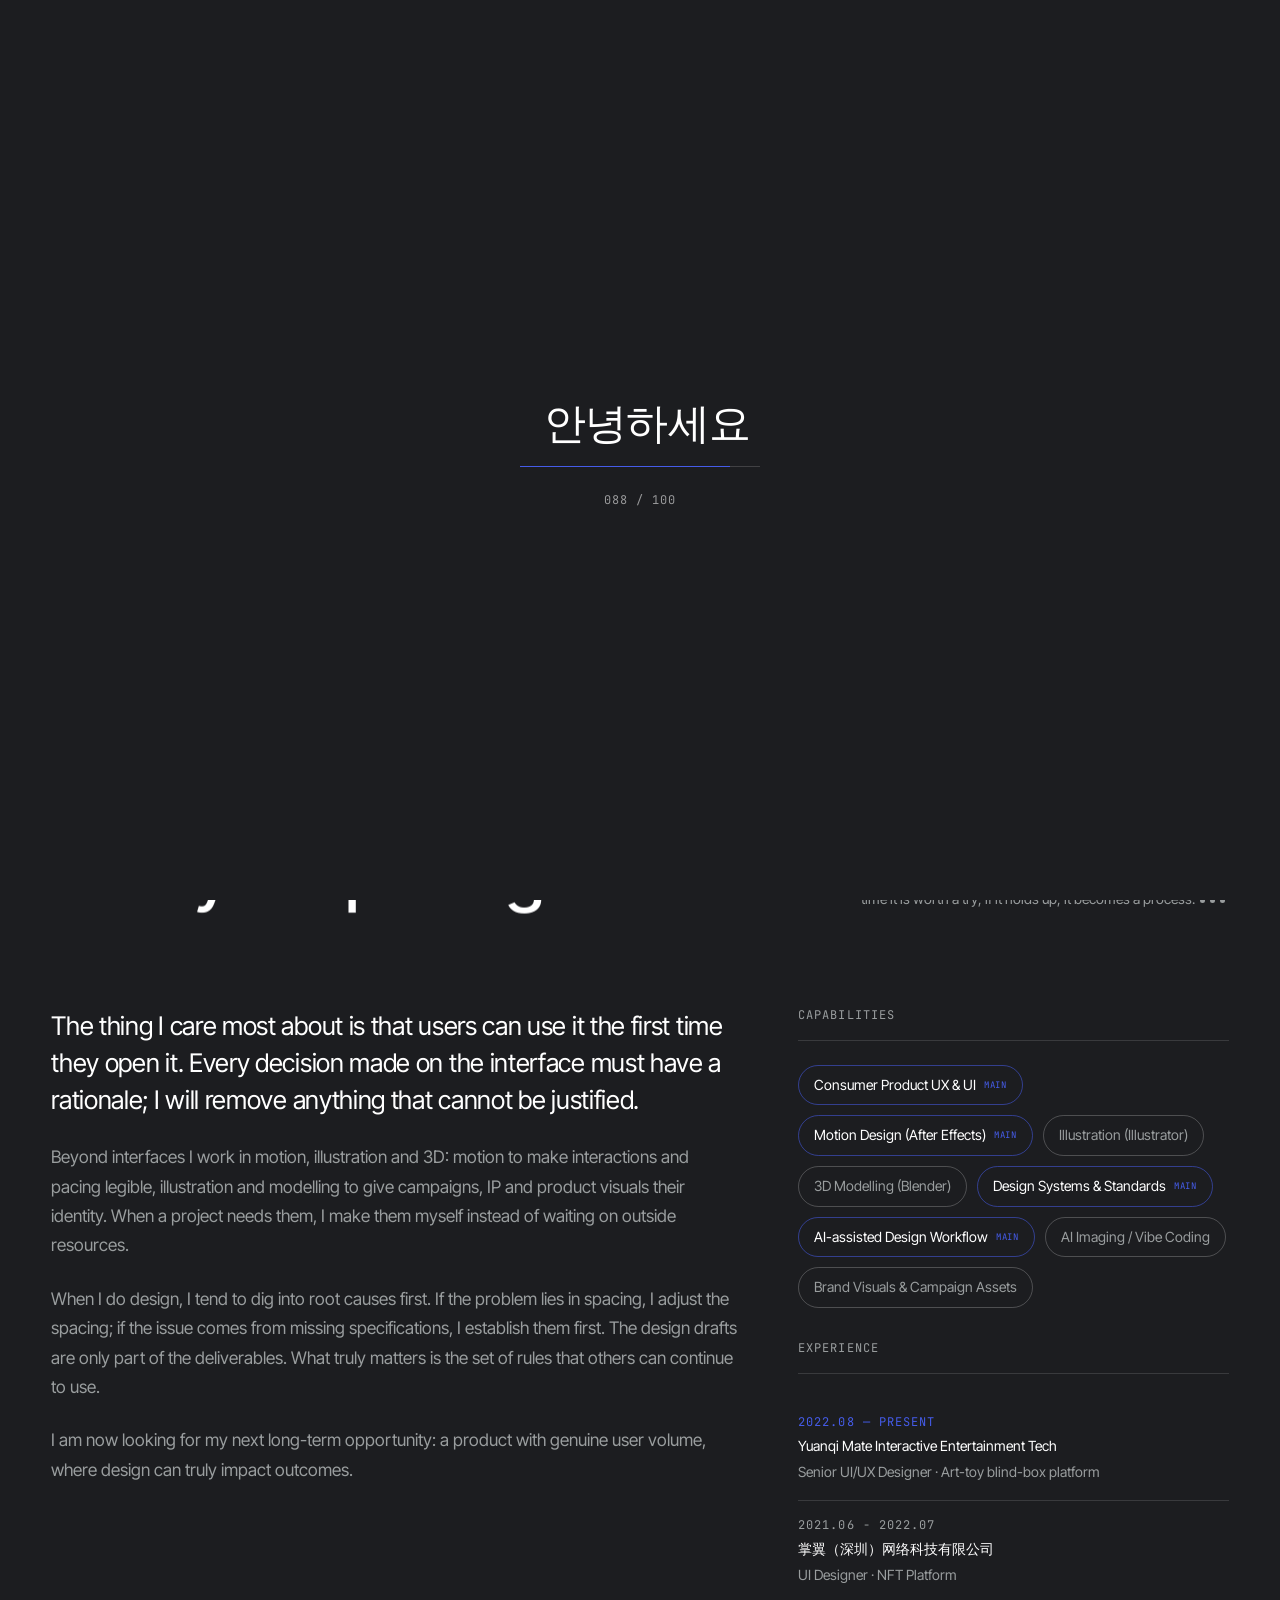
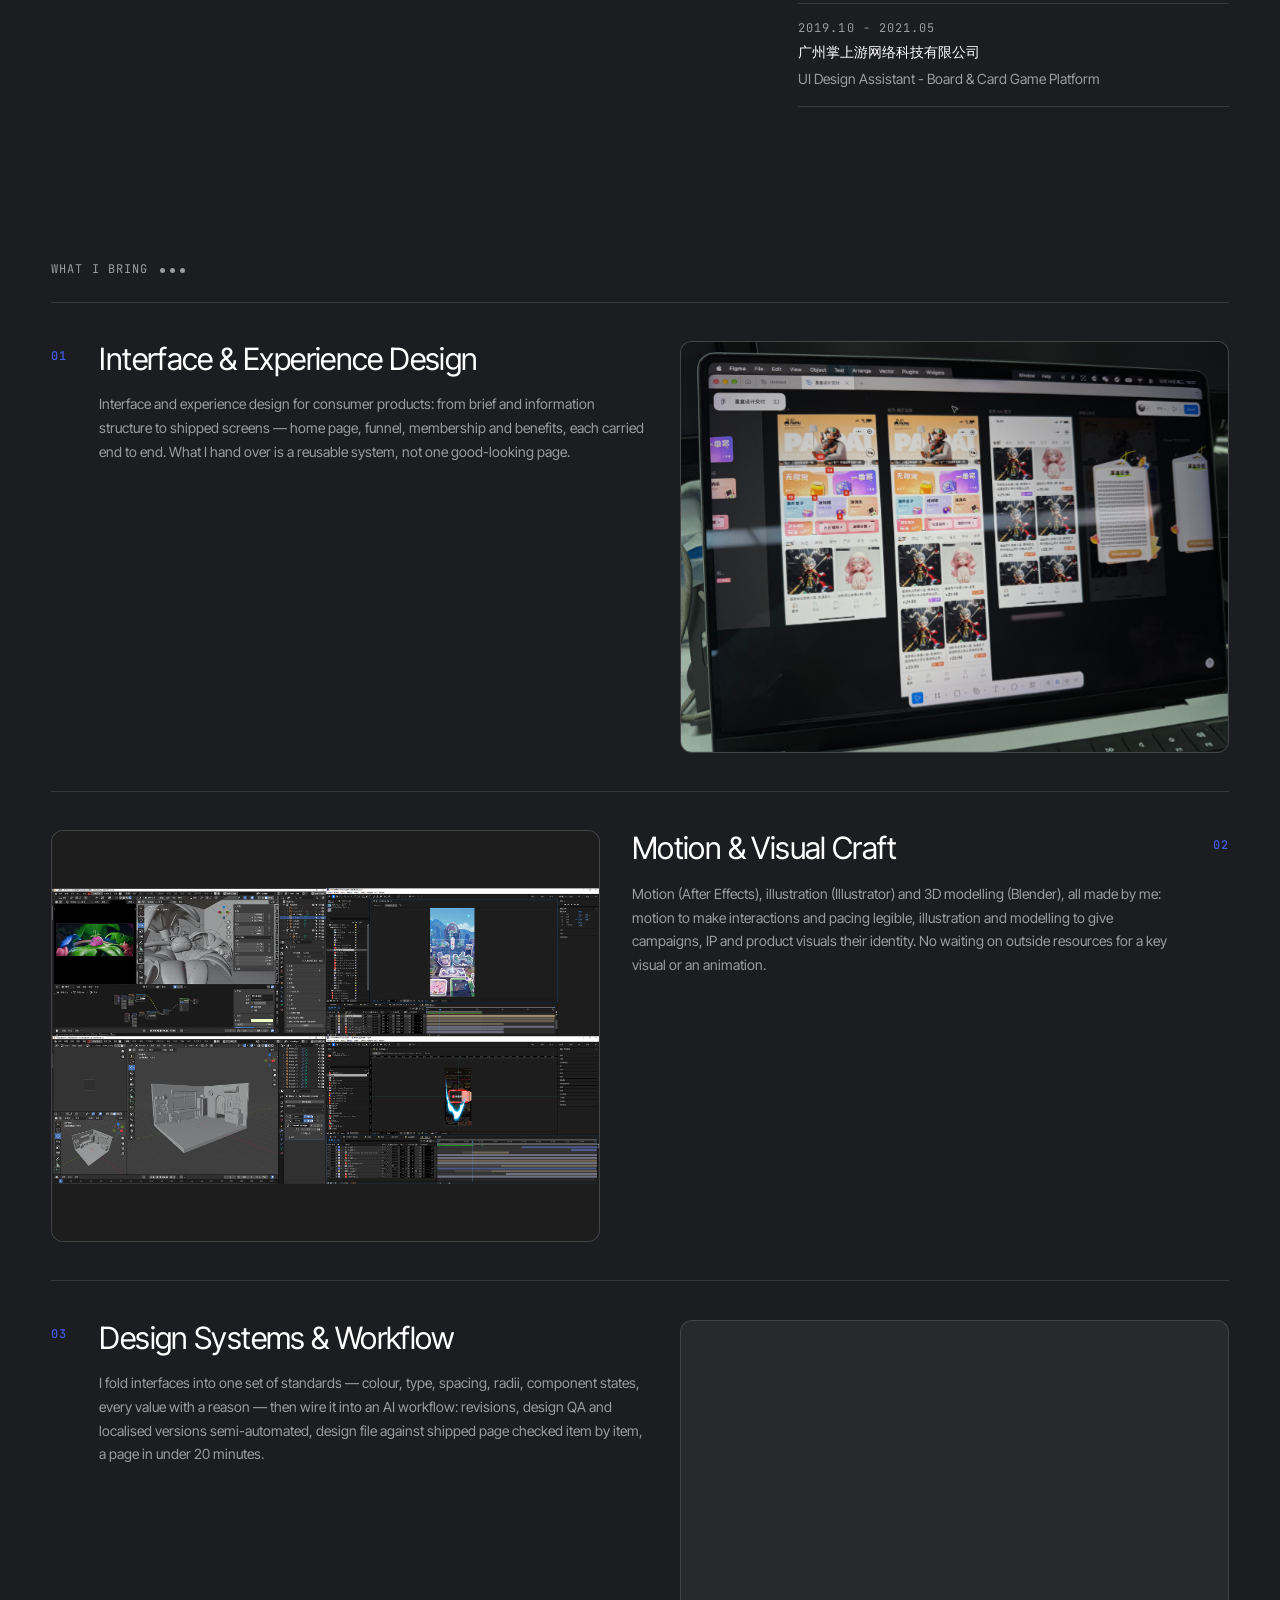
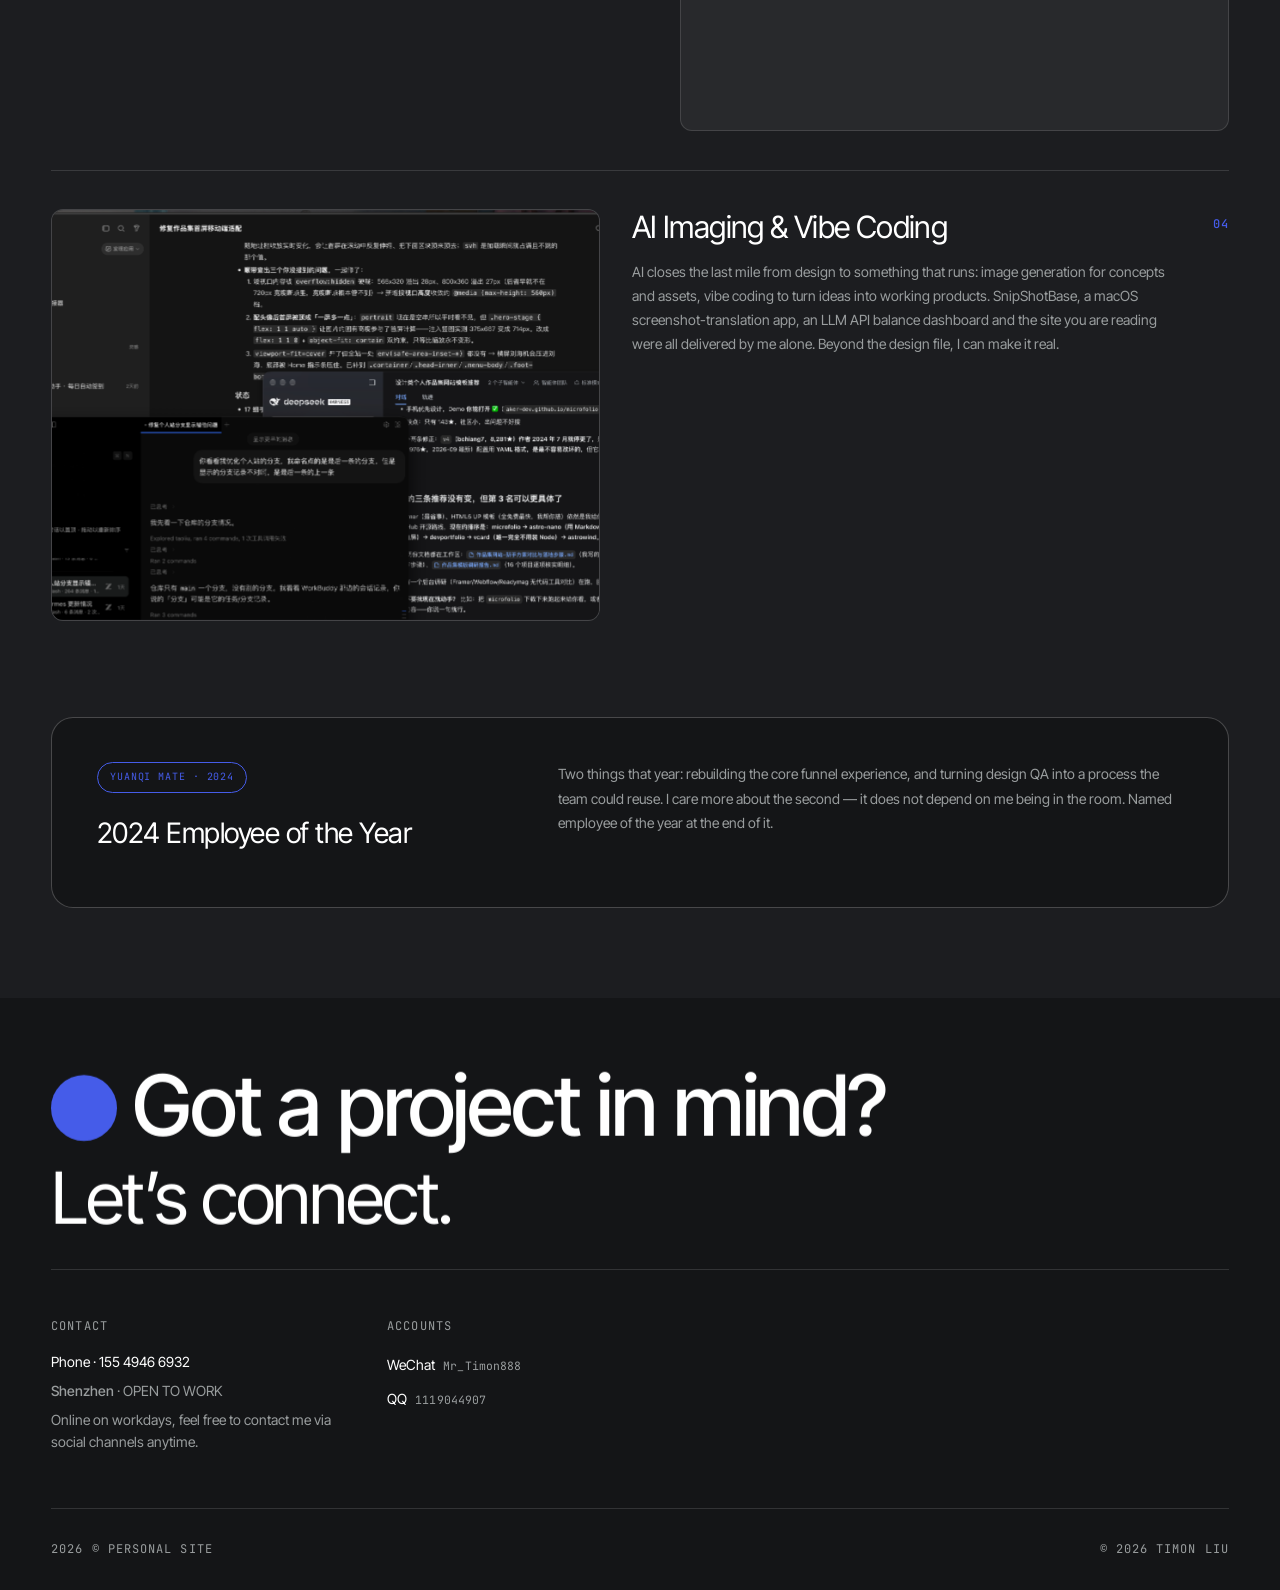
==== commit fbd8aa46: "publish: 2026-10-15 18:18" ====
--- a/about.html
+++ b/about.html
@@ -135,8 +135,8 @@
 
 <main id="main">
 <header class="page-head container">
-      <h1 class="cp cp-lines display" data-cp="inline" data-mode="auto" style="--zs:1;--zw:500;--es:1;--ew:500" data-reveal-lines><span class="cp-w cp-w-zh"><span class="line"><span class="line-in">做界面，</span></span><span class="line"><span class="line-in">也做动效、插画和 3D。</span></span></span><span class="cp-w cp-w-en"><span class="line"><span class="line-in">Interfaces —</span></span><span class="line"><span class="line-in">and motion, illustration, 3D.</span></span></span></h1>
-      <p class="lead reveal"><span class="cp" data-cp="aboutLead" data-mode="auto" style="--zs:1;--zw:400;--es:1;--ew:400"><span class="cp-zh">我是刘涛（Timon），在深圳做 UI/UX 五年多。主线是 C 端产品的界面与体验设计，也做动效、插画和 3D，从视觉概念到动效交付都一个人走得完。</span><span class="cp-en">I’m Timon Liu, five-plus years in UI/UX in Shenzhen. My main line is interface and experience design for consumer products, plus motion, illustration and 3D — from visual concept to motion handoff, one person end to end.</span></span></p>
+      <h1 class="cp cp-lines display" data-cp="inline" data-mode="auto" style="--zs:1;--zw:500;--es:1;--ew:500" data-reveal-lines><span class="cp-w cp-w-zh"><span class="line"><span class="line-in">设计之外，</span></span><span class="line"><span class="line-in">我还能把它做出来。</span></span></span><span class="cp-w cp-w-en"><span class="line"><span class="line-in">Beyond the design file - / I build it too</span></span></span></h1>
+      <p class="lead reveal"><span class="cp" data-cp="aboutLead" data-mode="auto" style="--zs:1;--zw:400;--es:1;--ew:400"><span class="cp-zh">我是刘涛（Timon），在深圳做 UI/UX 五年多，设计从业七年。主线是 C 端产品的界面与体验：千万级 GMV 大促、核心交易链路、会员与权益体系都独立跟过。动效、插画、3D 我自己出，从视觉概念到上线稿一个人走完。</span><span class="cp-en">I&#39;m Liu Tao (Timon). I have over five years of UI/UX experience in Shenzhen and seven years in the design industry. My main focus is on the interfaces and user experience of consumer-facing products. I have independently led projects including large-scale promotion campaigns with GMV reaching tens of millions, core transaction workflows, and membership and benefit systems. I create motion graphics, illustrations and 3D assets by myself, handling the entire process from visual concepts to final deliverables ready for launch.</span></span></p>
     </header>
 
     <section class="section section--flush">
@@ -152,10 +152,10 @@
       <div class="container">
         <div class="about-grid">
           <div class="about-story">
-            <p class="reveal"><span class="cp" data-cp="cStory" data-mode="auto" style="--zs:1;--zw:400;--es:1;--ew:400"><span class="cp-zh">我最在意一件事：用户第一次用就会用。界面上每个决定背后都要有理由，讲不出理由的我就拿掉。</span><span class="cp-en">I care about one thing above all: products people can use on the first try. Every decision on screen needs a reason behind it — if there is none, it comes off.</span></span></p>
+            <p class="reveal"><span class="cp" data-cp="cStory" data-mode="auto" style="--zs:1;--zw:400;--es:1;--ew:400"><span class="cp-zh">我最在意一件事：用户第一次打开就会用。界面上每个决定背后都要有理由，讲不出理由的我就拿掉。</span><span class="cp-en">The thing I care most about is that users can use it the first time they open it. Every decision made on the interface must have a rationale; I will remove anything that cannot be justified.</span></span></p>
           <p class="reveal"><span class="cp" data-cp="cStory" data-mode="auto" style="--zs:1;--zw:400;--es:1;--ew:400"><span class="cp-zh">界面之外我还做动效、插画和 3D（AE / Illustrator / Blender）：动效负责把交互和节奏讲清楚，插画与建模负责让活动、IP 和产品视觉立得住。需要的时候这些我自己出，不用等外部资源排期。</span><span class="cp-en">Beyond interfaces I work in motion, illustration and 3D: motion to make interactions and pacing legible, illustration and modelling to give campaigns, IP and product visuals their identity. When a project needs them, I make them myself instead of waiting on outside resources.</span></span></p>
-          <p class="reveal"><span class="cp" data-cp="cStory" data-mode="auto" style="--zs:1;--zw:400;--es:1;--ew:400"><span class="cp-zh">我做设计习惯先把问题挖到根因 —— 问题出在间距就改间距，出在缺规范就先补规范；交付的东西里，稿子只是顺手的部分，真正有用的是那套别人能接着用的规则。这套规则现在交给 AI 跑：改稿、走查、多语言版本，一个页面的逐项核对 20 分钟内出报告。</span><span class="cp-en">My habit is to find the root cause first — if the problem is spacing, fix the spacing; if it’s a missing standard, write the standard. What I hand over is a set of rules someone else can keep using, and that loop now runs on AI: revisions, design QA, localised versions — a page-by-page check produces its report in under 20 minutes.</span></span></p>
-          <p class="reveal"><span class="cp" data-cp="cStory" data-mode="auto" style="--zs:1;--zw:400;--es:1;--ew:400"><span class="cp-zh">现在我在找下一段能长期投入的机会：最好是有真实用户量、设计能真正影响结果的产品。</span><span class="cp-en">Right now I’m looking for the next place to invest in long term — ideally a product with real users, where design actually moves the numbers.</span></span></p>
+          <p class="reveal"><span class="cp" data-cp="cStory" data-mode="auto" style="--zs:1;--zw:400;--es:1;--ew:400"><span class="cp-zh">我做设计习惯先挖根因 —— 问题出在间距就改间距，出在缺规范就先补规范。交付里稿子只是其中一环，真正有用的是那套别人能接着用的规则。</span><span class="cp-en">When I do design, I tend to dig into root causes first. If the problem lies in spacing, I adjust the spacing; if the issue comes from missing specifications, I establish them first. The design drafts are only part of the deliverables. What truly matters is the set of rules that others can continue to use.</span></span></p>
+          <p class="reveal"><span class="cp" data-cp="cStory" data-mode="auto" style="--zs:1;--zw:400;--es:1;--ew:400"><span class="cp-zh">现在我在找下一段能长期投入的机会：有真实用户量、设计能真正影响结果的产品。</span><span class="cp-en">I am now looking for my next long-term opportunity: a product with genuine user volume, where design can truly impact outcomes.</span></span></p>
           </div>
 
           <aside class="about-side">
@@ -168,6 +168,7 @@
           <span class="tag"><span class="cp" data-cp="cSkill" data-mode="auto" style="--zs:1;--zw:400;--es:1;--ew:400"><span class="cp-zh">3D 建模（Blender）</span><span class="cp-en">3D Modelling (Blender)</span></span></span>
           <span class="tag tag--main"><span class="cp" data-cp="cSkill" data-mode="auto" style="--zs:1;--zw:400;--es:1;--ew:400"><span class="cp-zh">设计规范与设计系统</span><span class="cp-en">Design Systems &amp; Standards</span></span><em><span class="cp" data-cp="skillMain" data-mode="auto" style="--zs:1;--zw:400;--es:1;--ew:400"><span class="cp-zh">主</span><span class="cp-en">Main</span></span></em></span>
           <span class="tag tag--main"><span class="cp" data-cp="cSkill" data-mode="auto" style="--zs:1;--zw:400;--es:1;--ew:400"><span class="cp-zh">AI 辅助设计流程</span><span class="cp-en">AI-assisted Design Workflow</span></span><em><span class="cp" data-cp="skillMain" data-mode="auto" style="--zs:1;--zw:400;--es:1;--ew:400"><span class="cp-zh">主</span><span class="cp-en">Main</span></span></em></span>
+          <span class="tag"><span class="cp" data-cp="cSkill" data-mode="auto" style="--zs:1;--zw:400;--es:1;--ew:400"><span class="cp-zh">AI 生图 / Vibe Coding</span><span class="cp-en">AI Imaging / Vibe Coding</span></span></span>
           <span class="tag"><span class="cp" data-cp="cSkill" data-mode="auto" style="--zs:1;--zw:400;--es:1;--ew:400"><span class="cp-zh">品牌视觉与大促物料</span><span class="cp-en">Brand Visuals &amp; Campaign Assets</span></span></span>
               </div>
             </div>
@@ -202,15 +203,15 @@
         <ul class="svc-list">
         <li class="svc-item reveal">
           <span class="svc-num mono">01</span>
-          <div>
+          <div class="svc-text">
             <h3 class="svc-title"><span class="cp" data-cp="cSvcTitle" data-mode="auto" style="--zs:1;--zw:400;--es:1;--ew:400"><span class="cp-zh">界面与体验设计</span><span class="cp-en">Interface &amp; Experience Design</span></span></h3>
             <p class="svc-body"><span class="cp" data-cp="cSvcBody" data-mode="auto" style="--zs:1;--zw:400;--es:1;--ew:400"><span class="cp-zh">C 端产品的界面与体验设计：从需求拆解、信息结构到上线稿，首页、交易链路、会员与权益体系都独立跟过。交付的是能复用的系统，不是单张好看的页面。</span><span class="cp-en">Interface and experience design for consumer products: from brief and information structure to shipped screens — home page, funnel, membership and benefits, each carried end to end. What I hand over is a reusable system, not one good-looking page.</span></span></p>
           </div>
           <div class="svc-media mask"><img src="assets/img/12.jpg" alt="服务 01 · 界面与体验设计" loading="lazy" decoding="async"></div>
         </li>
-        <li class="svc-item reveal">
+        <li class="svc-item reveal is-alt">
           <span class="svc-num mono">02</span>
-          <div>
+          <div class="svc-text">
             <h3 class="svc-title"><span class="cp" data-cp="cSvcTitle" data-mode="auto" style="--zs:1;--zw:400;--es:1;--ew:400"><span class="cp-zh">动效与视觉表达</span><span class="cp-en">Motion &amp; Visual Craft</span></span></h3>
             <p class="svc-body"><span class="cp" data-cp="cSvcBody" data-mode="auto" style="--zs:1;--zw:400;--es:1;--ew:400"><span class="cp-zh">动效（AE）、插画（Illustrator）、3D 建模（Blender）都能自己出：动效把交互和节奏讲清楚，插画与建模让活动、IP 和产品视觉立得住。不用为一张 KV 或一个动效等排期。</span><span class="cp-en">Motion (After Effects), illustration (Illustrator) and 3D modelling (Blender), all made by me: motion to make interactions and pacing legible, illustration and modelling to give campaigns, IP and product visuals their identity. No waiting on outside resources for a key visual or an animation.</span></span></p>
           </div>
@@ -218,11 +219,19 @@
         </li>
         <li class="svc-item reveal">
           <span class="svc-num mono">03</span>
-          <div>
+          <div class="svc-text">
             <h3 class="svc-title"><span class="cp" data-cp="cSvcTitle" data-mode="auto" style="--zs:1;--zw:400;--es:1;--ew:400"><span class="cp-zh">设计规范与流程</span><span class="cp-en">Design Systems &amp; Workflow</span></span></h3>
             <p class="svc-body"><span class="cp" data-cp="cSvcBody" data-mode="auto" style="--zs:1;--zw:400;--es:1;--ew:400"><span class="cp-zh">把界面收敛成一套规范 —— 颜色、字号、间距、圆角、组件状态都有来源；再把它接进 AI 流程：改稿、走查、多语言版本半自动化，设计稿到线上页逐项核对，一个页面 20 分钟内出报告。</span><span class="cp-en">I fold interfaces into one set of standards — colour, type, spacing, radii, component states, every value with a reason — then wire it into an AI workflow: revisions, design QA and localised versions semi-automated, design file against shipped page checked item by item, a page in under 20 minutes.</span></span></p>
           </div>
           <div class="svc-media mask"><img src="assets/img/24.png" alt="服务 03 · 设计规范与流程" loading="lazy" decoding="async"></div>
+        </li>
+        <li class="svc-item reveal is-alt">
+          <span class="svc-num mono">04</span>
+          <div class="svc-text">
+            <h3 class="svc-title"><span class="cp" data-cp="cSvcTitle" data-mode="auto" style="--zs:1;--zw:400;--es:1;--ew:400"><span class="cp-zh">AI 生图与 Vibe Coding</span><span class="cp-en">AI Imaging &amp; Vibe Coding</span></span></h3>
+            <p class="svc-body"><span class="cp" data-cp="cSvcBody" data-mode="auto" style="--zs:1;--zw:400;--es:1;--ew:400"><span class="cp-zh">用 AI 补齐「做出来」这最后一步：生图出概念与物料，vibe coding 把想法做成能跑的产品。macOS 截图翻译工具 SnipShotBase、大模型 API 余额看板，还有你现在看的这个网站，都由我独立交付。设计稿之外，我自己就能把它变成真的。</span><span class="cp-en">AI closes the last mile from design to something that runs: image generation for concepts and assets, vibe coding to turn ideas into working products. SnipShotBase, a macOS screenshot-translation app, an LLM API balance dashboard and the site you are reading were all delivered by me alone. Beyond the design file, I can make it real.</span></span></p>
+          </div>
+          <div class="svc-media mask"><img src="assets/img/微信图片_20261015181510_67_46.png" alt="服务 04 · AI 生图与 Vibe Coding" loading="lazy" decoding="async"></div>
         </li>
         </ul>
         <aside class="hl-block reveal">
--- a/assets/css/layout.css
+++ b/assets/css/layout.css
@@ -2,12 +2,17 @@
    03 · 布局层：容器、网格、页头、菜单、页脚、加载、光标、转场
    ========================================================= */
 
-/* ---------- 容器 ---------- */
+/* ---------- 容器 ----------
+   viewport-fit=cover 已开（index.html 的 viewport meta），但全站此前一处
+   env(safe-area-inset-*) 都没写：横屏刘海机（iPhone 12 起横屏左右各 47px）
+   会把内容压进刘海和圆角底下。这里统一补左右安全区 ——
+   非刘海设备 env() 一律为 0，桌面与普通机型完全不受影响。 */
 .container {
   width: 100%;
   max-width: var(--max-w);
   margin-inline: auto;
-  padding-inline: var(--pad-x);
+  padding-inline: calc(var(--pad-x) + env(safe-area-inset-left, 0px))
+                  calc(var(--pad-x) + env(safe-area-inset-right, 0px));
 }
 .container--medium { max-width: var(--max-w-text); }
 .container--narrow { max-width: 880px; }
@@ -83,7 +88,9 @@
   width: 100%;
   max-width: var(--max-w);
   margin-inline: auto;
-  padding-inline: var(--pad-x);
+  /* 与 .container 同一套左右安全区（页头是 fixed，不跟着 body 的 padding 走） */
+  padding-inline: calc(var(--pad-x) + env(safe-area-inset-left, 0px))
+                  calc(var(--pad-x) + env(safe-area-inset-right, 0px));
 }
 
 /* 左侧署名：© + 名字 */
@@ -227,7 +234,11 @@
      底部「联系方式」独立成块（.menu-bottom），
      这样视口再矮也只会让导航区滚动，底部那块不会被顶走。 */
   overflow: hidden;
-  padding: clamp(56px, 10vh, 112px) clamp(26px, 7.5vw, 108px) clamp(20px, 5vh, 56px);
+  /* 右侧是抽屉本体、窄屏退化成整屏，所以左右和底部都要让开刘海 / Home 指示条 */
+  padding: clamp(56px, 10vh, 112px)
+           calc(clamp(26px, 7.5vw, 108px) + env(safe-area-inset-right, 0px))
+           calc(clamp(20px, 5vh, 56px) + env(safe-area-inset-bottom, 0px))
+           calc(clamp(26px, 7.5vw, 108px) + env(safe-area-inset-left, 0px));
 }
 
 /* 抽屉里唯一可滚动的区域：只剩导航。
@@ -533,7 +544,8 @@
   justify-content: space-between;
   gap: var(--sp-4);
   margin-top: var(--sp-7);
-  padding-block: var(--sp-6);
+  /* 页脚最后一行：底部补 Home 指示条的安全区，版权行不会被它压住 */
+  padding-block: var(--sp-6) calc(var(--sp-6) + env(safe-area-inset-bottom, 0px));
   border-top: 1px solid var(--border-soft);
   color: var(--fg-muted);
 }
--- a/assets/css/pages.css
+++ b/assets/css/pages.css
@@ -7,11 +7,23 @@
    ========================================================= */
 .hero {
   position: relative;
+  /* 首屏「占满一屏」的视口高度链（顺序不能颠倒）：
+       · 100vh  —— 老浏览器兜底（视口高，含浏览器 UI）。
+       · 100svh —— 工具栏展开时的视口高。移动端加载那一刻地址栏是展开的，
+                   svh 恰好等于首屏可见高度 → 正好占满一屏，且之后不再变。
+     为什么不用 100dvh：它随地址栏收起/展开实时变化，会让首屏高度在滚动
+     过程中反复伸缩、把下面的区块顶来顶去（配合 .hero-bottom 的 margin-top:auto
+     还会看到跑马灯上下跳）。svh 是「加载瞬间就占满」的那个值。
+     ⚠️ 不要在窄屏断点里再用 min-height: auto 覆盖它 —— 那正是首屏占不满一屏的旧 bug。
+     左右/底部的刘海补偿见文件末尾「矮视口收敛」与 layout.css 的安全区注释。 */
+  min-height: 100vh;
   min-height: 100svh;
   display: flex;
   flex-direction: column;
+  /* --head-h(88px) 是给 fixed 元素兜底的「上界」，窄屏顶栏实测约 67px；
+     流内首屏用它算「顶栏 + 呼吸位」，多出来的余量当安全边距用。 */
   padding-top: calc(var(--head-h) + var(--sp-5));
-  padding-bottom: var(--sp-7);
+  padding-bottom: calc(var(--sp-7) + env(safe-area-inset-bottom, 0px));
   overflow: hidden;
   /* 显式写底色：背景 canvas 靠 mix-blend-mode 融合，需要一个确定的混合基准，
      不依赖 <body> 的绘制顺序 */
@@ -97,9 +109,17 @@
   text-transform: uppercase;
 }
 
-/* ---------- 中间：头像居中 ---------- */
+/* ---------- 中间：头像居中 ----------
+   高度模型（配了 avatar/portrait 才会渲染这一块，改前务必先看这段）：
+     · .hero-stage 用 flex-basis: 0 —— 头像的「固有高度」不参与首屏高度计算，
+       首屏高度只由 .hero 的 min-height: 100svh 决定，头像吃的是剩余空间。
+       原来写 flex: 1 1 auto，把 min-height 修好之后配一张竖图实测：
+       375x667 的屏首屏被顶到 714px（比一屏多 47px），
+       底部跑马灯和滚动提示直接掉出一屏。
+     · 头像高度靠 .hero-photo 的 height:100% + max-height 双约束，
+       配合 img 的 object-fit: contain —— 只等比缩放，永不拉伸变形。 */
 .hero-stage {
-  flex: 1 1 auto;
+  flex: 1 1 0;
   display: grid;
   place-items: center;
   padding-block: var(--sp-6);
@@ -107,6 +127,10 @@
 }
 .hero-photo {
   width: clamp(150px, 21vw, 320px);
+  /* 吃掉 .hero-stage 分到的空间，但不越出原来的观感上限（460px） */
+  height: 100%;
+  max-height: min(44vh, 460px);    /* 兜底：不认 svh 的浏览器 */
+  max-height: min(44svh, 460px);
   background: transparent;   /* 透明底 PNG 直接透出页面背景，不加底色 */
   overflow: hidden;
   will-change: transform;
@@ -114,12 +138,13 @@
 .hero-photo img {
   display: block;
   width: 100%;
-  height: auto;
-  max-height: clamp(180px, 44svh, 460px);
+  height: 100%;
+  /* contain：盒子比图片高/宽时等比缩放居中，绝不拉变形 */
   object-fit: contain;
 }
 .hero-photo .ph {
-  aspect-ratio: 3 / 4;
+  width: 100%;
+  height: 100%;
   border-radius: var(--r-md);
   background: var(--surface);
   border: 1px solid var(--border-soft);
@@ -550,7 +575,21 @@
 .tl-item.is-todo { opacity: .6; }
 .tl-item.is-current .tl-time { color: var(--accent); }
 
-/* 服务条目：编号 + 标题 + 正文 + 图 */
+/* =========================================================
+   服务条目（关于页「我能做什么」）：编号 + 文案 + 配图
+   ---------------------------------------------------------
+   默认（奇数列）：[ 编号 | 文案 | 配图 ]
+   相邻条目图文左右镜像，形成交替节奏 —— 见下面 min-width: 1001px 那段。
+
+   · 镜像只靠 CSS 换列位，DOM 顺序永远是「编号 → 文案 → 配图」，
+     屏幕阅读器与无样式环境拿到的都是同一份合理顺序。
+   · 交替刻意只在真正双栏并排的宽度上生效（min-width: 1001px，正好是
+     文件下方 @media (max-width: 1000px) 的补集）。1000px 及以下配图
+     落到文案下方，左/右已无意义，硬做交替只会让「有的图在上、有的图在下」。
+   · 编号跟着自己的文案走 —— 偶数条编号收到右外侧，与文案同侧，
+     两行各自贴住容器左右边，镜像才成立（编号若固定在最左，偶数条的
+     配图会被推离左边线，左边缘就参差了）。
+   ========================================================= */
 .svc-list { display: flex; flex-direction: column; }
 .svc-item {
   display: grid;
@@ -560,6 +599,16 @@
   padding-block: clamp(24px, 3vw, 40px);
   border-top: 1px solid var(--border-soft);
 }
+
+/* 偶数条：配图换到左列，文案居中，编号收到右外侧（order 只改排布顺序，
+   不影响 DOM 顺序） */
+@media (min-width: 1001px) {
+  .svc-item.is-alt { grid-template-columns: minmax(0, 1fr) minmax(0, 1fr) auto; }
+  .svc-item.is-alt > .svc-media { order: 1; }
+  .svc-item.is-alt > .svc-text { order: 2; }
+  .svc-item.is-alt > .svc-num { order: 3; justify-self: end; }
+}
+
 .svc-num { color: var(--accent); padding-top: .55em; }
 .svc-title {
   font-size: clamp(1.35rem, 2.4vw, 2.1rem);
@@ -662,6 +711,8 @@
    成功页 / 404
    ========================================================= */
 .center-page {
+  /* 与 .hero 同一套视口高度链（vh 兜底 → svh） */
+  min-height: 100vh;
   min-height: 100svh;
   display: grid;
   place-items: center;
@@ -716,7 +767,11 @@
 }
 
 @media (max-width: 720px) {
-  .hero { min-height: auto; padding-bottom: var(--sp-7); }
+  /* ⚠️ 这里曾经写着 .hero { min-height: auto }。
+     它把手机上的首屏压成「内容高度」：375x667 实测首屏只有 325px，
+     比一屏少了 342px（430x932 少 604px）—— 首屏下面露出一大片空白。
+     首屏在任何宽度都必须占满一屏，所以这条不许再加回来；
+     真正需要处理的只是「矮视口」下的内容溢出，见文件末尾 @media (max-height: 560px)。 */
   .hero-top { flex-wrap: wrap; gap: var(--sp-3); }
   .hero-globe .globe-loc { font-size: var(--fs-label); }
   .hero-role { font-size: var(--fs-small); }
@@ -728,3 +783,41 @@
   .svc-media { grid-column: auto; }
   .p-next { flex-direction: column; align-items: flex-start; }
 }
+
+/* =========================================================
+   矮视口收敛 —— 横屏手机 / 手机浏览器带地址栏时的动态视口 / 桌面窄窗
+   ---------------------------------------------------------
+   为什么要单独一档：.hero 是 overflow: hidden，而它本身只有 min-height
+   （不会靠内容长高）。内容固有高度一旦超过视口高度，超出部分就被硬裁掉 ——
+   实测 568x320 溢出 28px、800x360 溢出 27px，栽掉的正是底部跑马灯和滚动提示。
+
+   按「视口高度」收敛而不是「视口宽度」：横屏手机够宽（844/800px）却很矮
+   （390/360px），宽度断点完全管不到它 —— 800x360 那时早就不在 720px 档里了。
+
+   --vp-* 先给 vh（人人都有），支持 svh 的再覆盖成 svh：直接写 svh 会让
+   不支持的浏览器整条声明在解析期作废，字号掉回继承值、版面直接散掉。
+   ========================================================= */
+@media (max-height: 560px) {
+  .hero {
+    --vp-pad: 15vh;
+    --vp-font: 19vh;
+  }
+  @supports (height: 1svh) {
+    .hero {
+      --vp-pad: 15svh;
+      --vp-font: 19svh;
+    }
+  }
+  .hero {
+    /* 下限 76px = 窄屏固定顶栏实测 67px + 9px 呼吸位，保证内容不被顶栏压住 */
+    padding-top: clamp(76px, var(--vp-pad), calc(var(--head-h) + var(--sp-3)));
+    padding-bottom: calc(var(--sp-5) + env(safe-area-inset-bottom, 0px));
+  }
+  /* 超大标题是首屏最高的那一块，按视口高度压住它，其余留白才有余地 */
+  .hero-name { font-size: min(var(--fs-mega), var(--vp-font)); }
+  /* 横屏手机上竖构图头像没有容身之地：算过账，375px 高的屏扣掉顶栏/大标题/
+     滚动提示后只剩 ~50px 给头像，硬留着只是一条看不清的色带、还会挤压别的元素。
+     直接不渲染（首屏的视觉由背景光带 + 超大跑马灯承担）。 */
+  .hero-stage { display: none; }
+  .hero-cue { margin-top: var(--sp-4); }
+}
